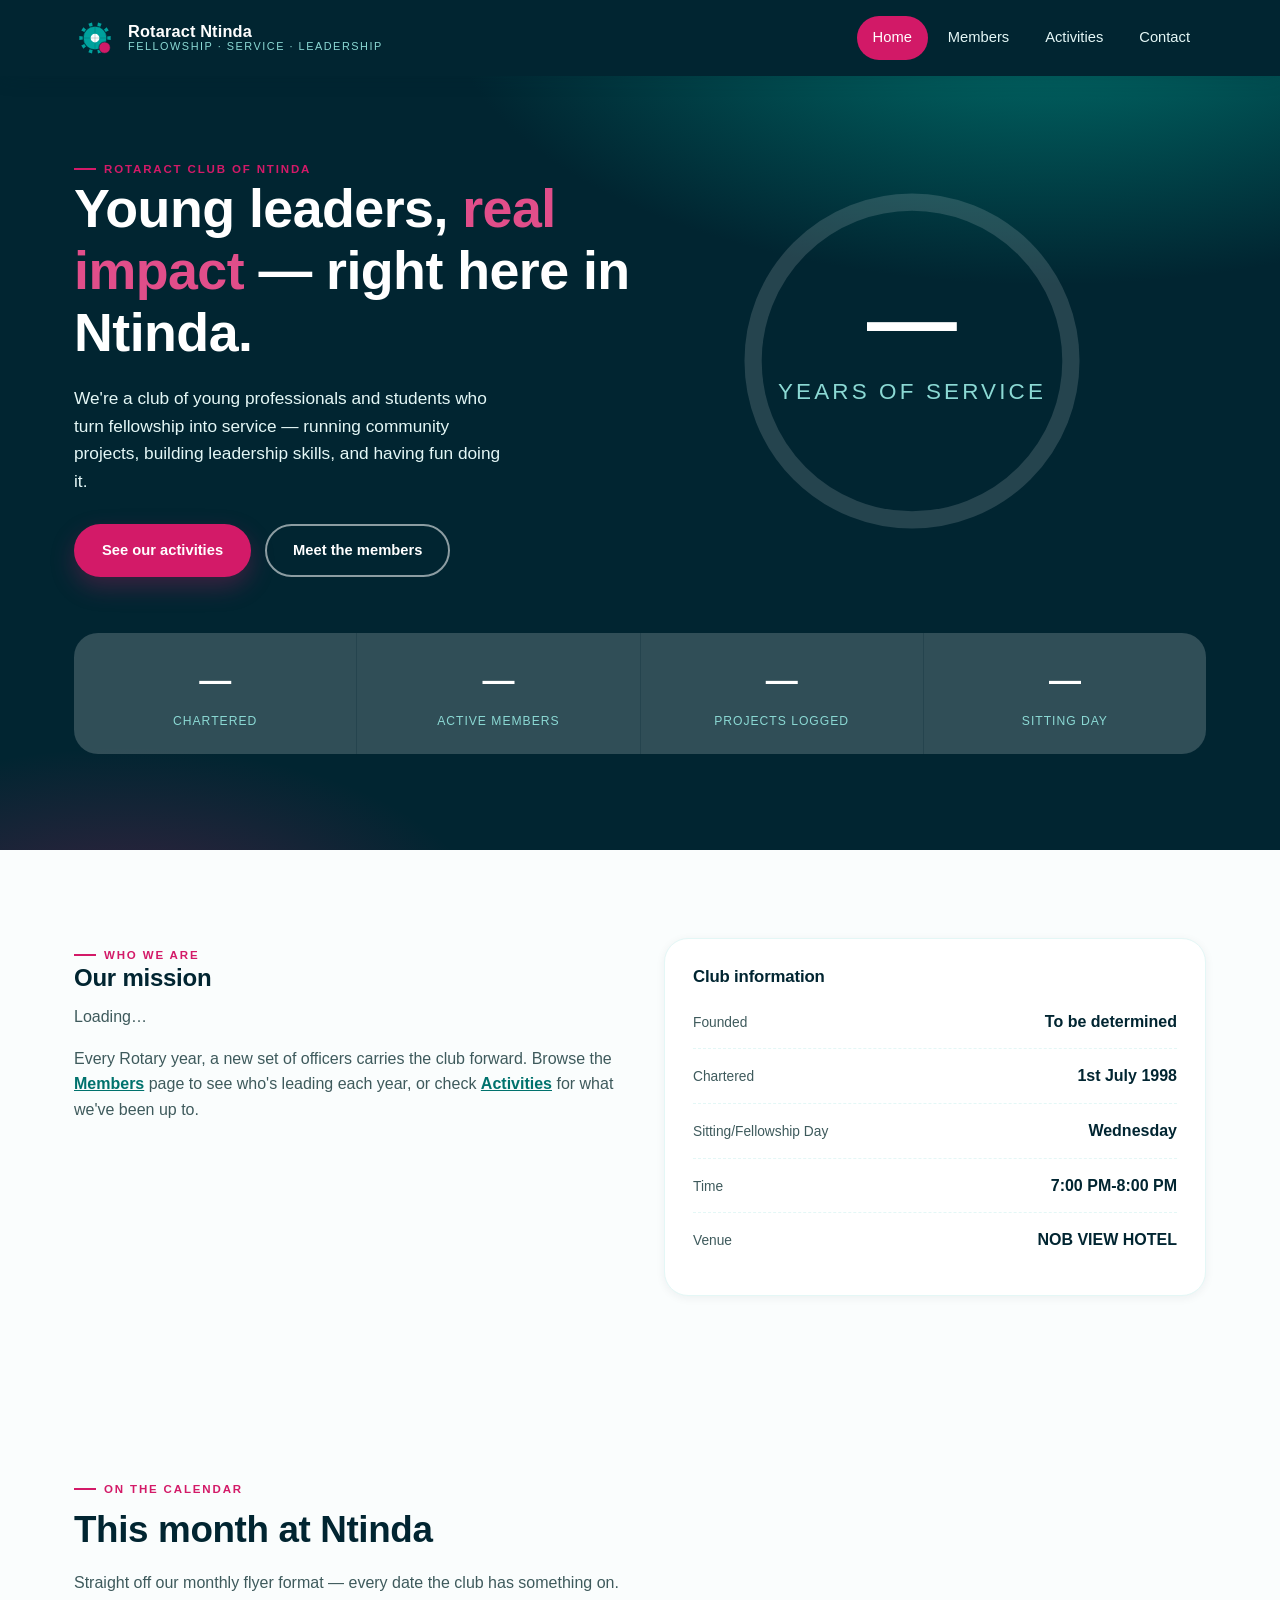
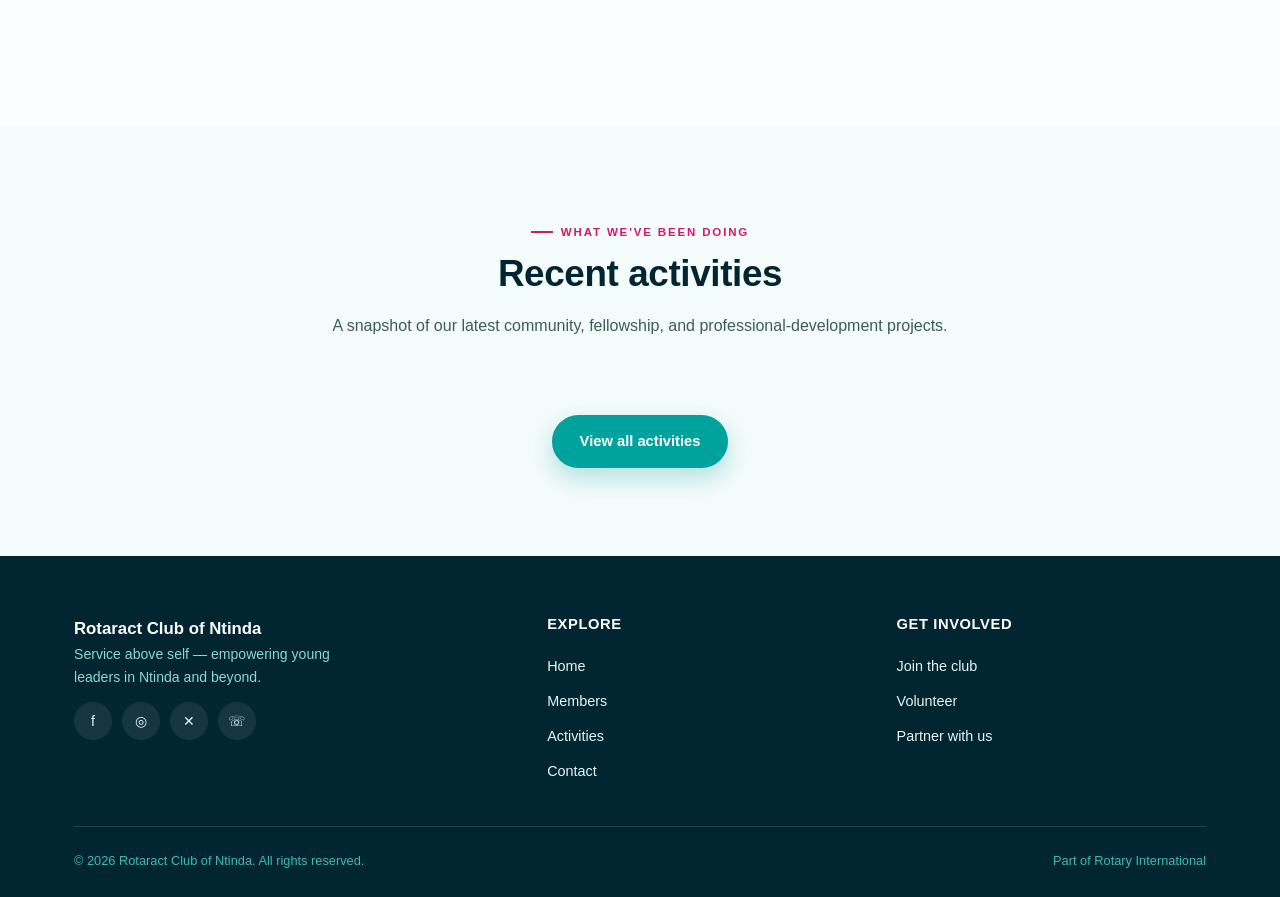
==== index.html @ 3107f6a7 "Add Rotaract website files" ====
<!DOCTYPE html>
<html lang="en">
<head>
<meta charset="UTF-8">
<meta name="viewport" content="width=device-width, initial-scale=1.0">
<meta http-equiv="refresh" content="0; url=home.html">
<title>Rotaract Club of Ntinda</title>
<meta name="description" content="Redirecting to the home page of the Rotaract Club of Ntinda website.">
<style>
  body {
    margin: 0;
    min-height: 100vh;
    display: grid;
    place-items: center;
    font-family: Inter, Arial, sans-serif;
    background: #f4fbfb;
    color: #012531;
  }
  .box {
    text-align: center;
    padding: 2rem 2.5rem;
    border-radius: 16px;
    background: white;
    box-shadow: 0 10px 35px rgba(1, 37, 49, 0.08);
  }
  a { color: #00A29D; font-weight: 600; }
</style>
</head>
<body>
  <div class="box">
    <h1>Redirecting to the home page…</h1>
    <p>If you are not redirected automatically, <a href="home.html">open the home page</a>.</p>
  </div>
</body>
</html>
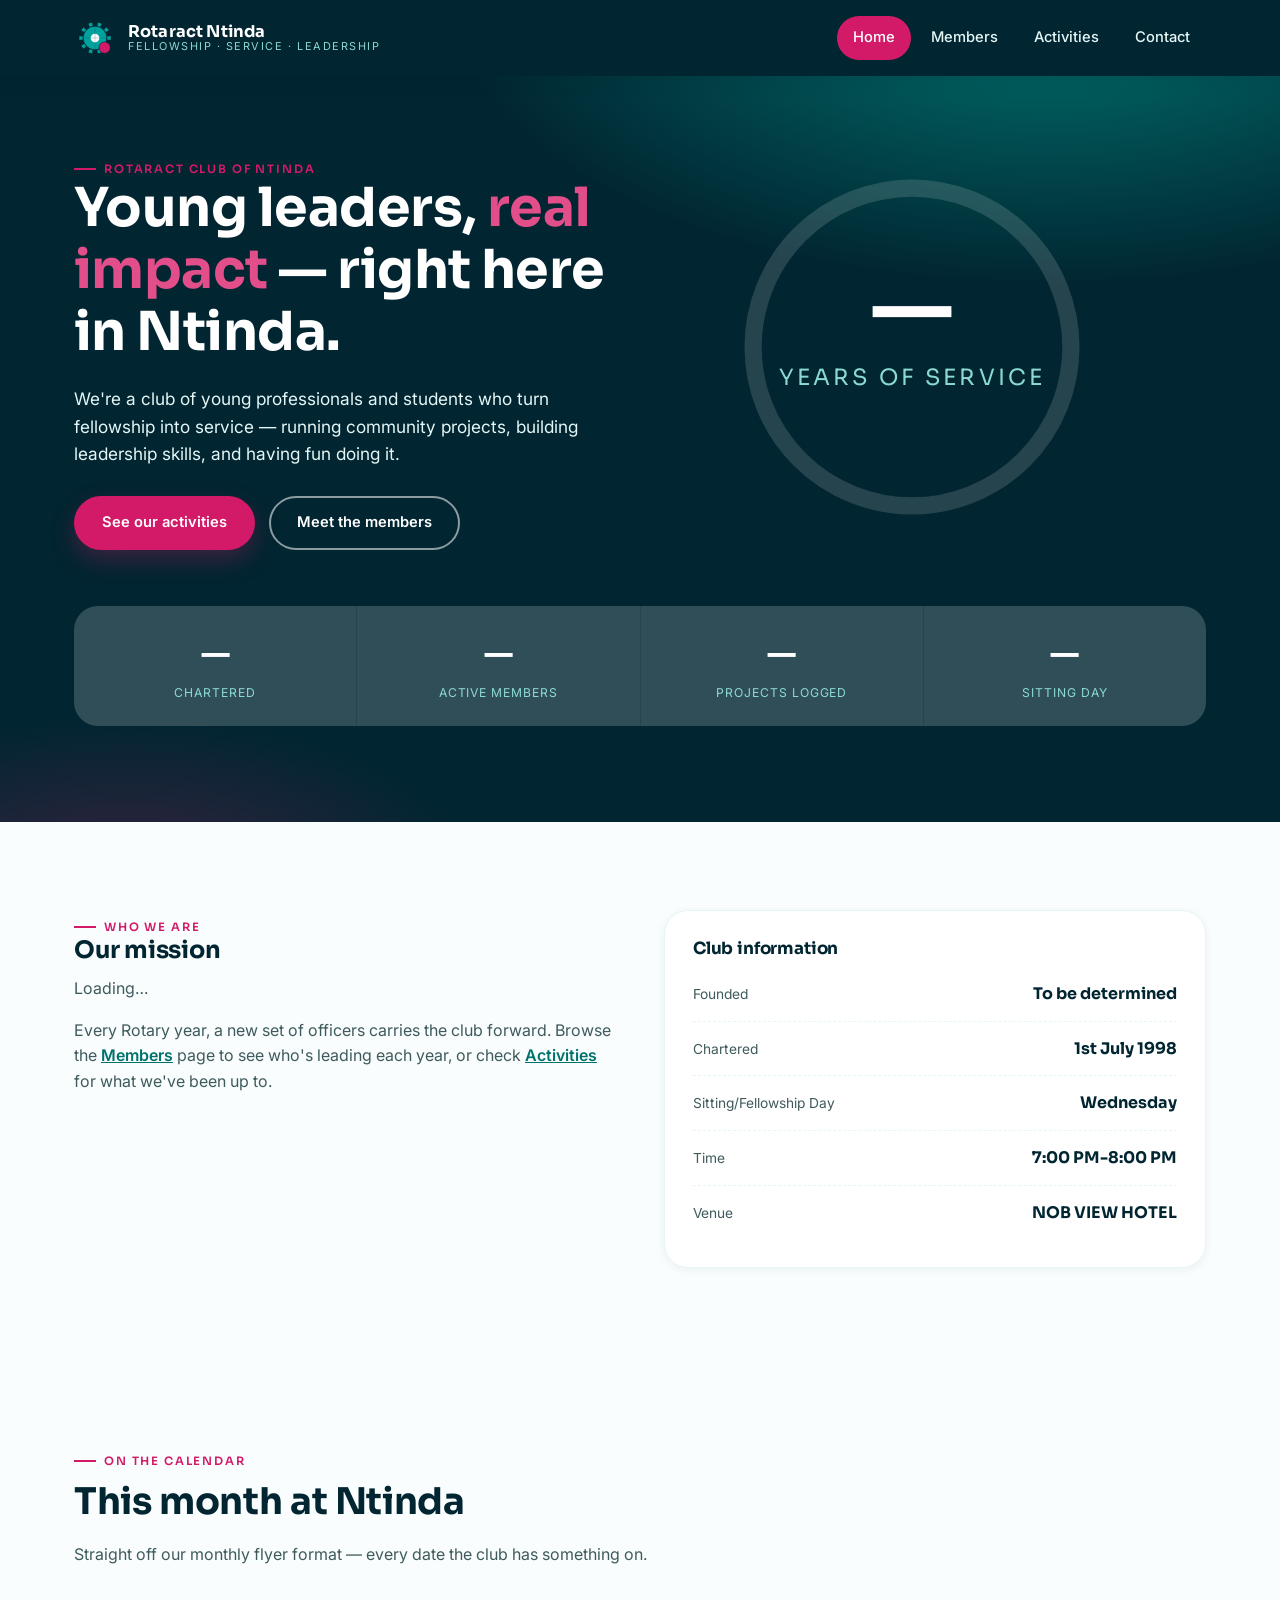
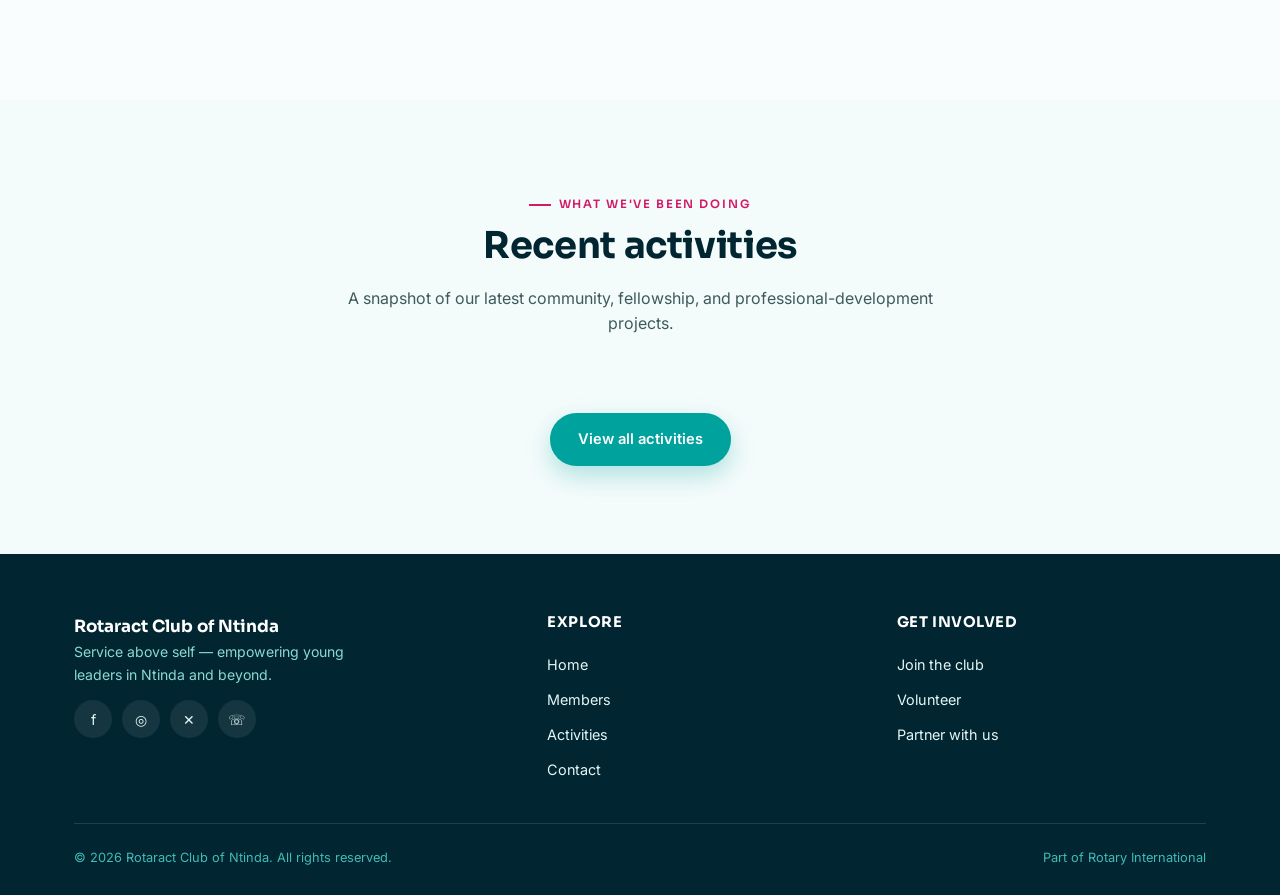
==== commit e1d79995: "Making the Home page as the root Directory" ====
--- a/index.html
+++ b/index.html
@@ -3,33 +3,210 @@
 <head>
 <meta charset="UTF-8">
 <meta name="viewport" content="width=device-width, initial-scale=1.0">
-<meta http-equiv="refresh" content="0; url=home.html">
-<title>Rotaract Club of Ntinda</title>
-<meta name="description" content="Redirecting to the home page of the Rotaract Club of Ntinda website.">
-<style>
-  body {
-    margin: 0;
-    min-height: 100vh;
-    display: grid;
-    place-items: center;
-    font-family: Inter, Arial, sans-serif;
-    background: #f4fbfb;
-    color: #012531;
-  }
-  .box {
-    text-align: center;
-    padding: 2rem 2.5rem;
-    border-radius: 16px;
-    background: white;
-    box-shadow: 0 10px 35px rgba(1, 37, 49, 0.08);
-  }
-  a { color: #00A29D; font-weight: 600; }
-</style>
+<title>Rotaract Club of Ntinda — Home</title>
+<meta name="description" content="Official website of the Rotaract Club of Ntinda — fellowship, service, and leadership.">
+<link rel="preconnect" href="https://fonts.googleapis.com">
+<link href="https://fonts.googleapis.com/css2?family=Sora:wght@500;600;700;800&family=Inter:wght@400;500;600;700&display=swap" rel="stylesheet">
+<link rel="stylesheet" href="assets/css/style.css">
 </head>
 <body>
-  <div class="box">
-    <h1>Redirecting to the home page…</h1>
-    <p>If you are not redirected automatically, <a href="home.html">open the home page</a>.</p>
-  </div>
+
+<!-- ============ HEADER ============ -->
+<header class="site-header">
+  <div class="container">
+    <a href="index.html" class="brand">
+      <svg class="brand-mark" viewBox="0 0 48 48" fill="none" xmlns="http://www.w3.org/2000/svg" aria-hidden="true">
+        <g fill="#00A29D">
+          <polygon points="37.9,22.3 41.9,21.8 41.9,26.2 37.9,25.7" />
+          <polygon points="36.2,30.8 39.7,32.7 37.2,36.3 34.2,33.5" />
+          <polygon points="29.9,36.7 31.6,40.3 27.4,41.7 26.7,37.7" />
+          <polygon points="21.3,37.7 20.6,41.7 16.4,40.3 18.1,36.7" />
+          <polygon points="13.8,33.5 10.8,36.3 8.3,32.7 11.8,30.8" />
+          <polygon points="10.1,25.7 6.1,26.2 6.1,21.8 10.1,22.3" />
+          <polygon points="11.8,17.2 8.3,15.3 10.8,11.7 13.8,14.5" />
+          <polygon points="18.1,11.3 16.4,7.7 20.6,6.3 21.3,10.3" />
+          <polygon points="26.7,10.3 27.4,6.3 31.6,7.7 29.9,11.3" />
+          <polygon points="34.2,14.5 37.2,11.7 39.7,15.3 36.2,17.2" />
+        </g>
+        <circle cx="24" cy="24" r="13.5" fill="#00A29D"/>
+        <circle cx="24" cy="24" r="13.5" fill="none" stroke="#012531" stroke-width="0.75"/>
+        <circle cx="24" cy="24" r="5" fill="#FAFDFD"/>
+        <path d="M24 10.5v27M10.5 24h27" stroke="#012531" stroke-width="0.6" opacity="0.35"/>
+        <circle cx="35" cy="35" r="6.5" fill="#D31A68" stroke="#012531" stroke-width="0.75"/>
+      </svg>
+      <span class="brand-text">
+        <strong>Rotaract Ntinda</strong>
+        <span>Fellowship · Service · Leadership</span>
+      </span>
+    </a>
+    <button class="nav-toggle" aria-label="Toggle navigation" aria-expanded="false"><span></span></button>
+    <nav class="main-nav">
+      <ul>
+        <li><a href="index.html">Home</a></li>
+        <li><a href="members.html">Members</a></li>
+        <li><a href="activities.html">Activities</a></li>
+        <li><a href="contact.html">Contact</a></li>
+      </ul>
+    </nav>
+  </div>
+</header>
+
+<!-- ============ HERO ============ -->
+<section class="hero">
+  <div class="container">
+    <div class="hero-grid">
+      <div>
+        <span class="eyebrow">Rotaract Club of Ntinda</span>
+        <h1>Young leaders, <em>real impact</em> — right here in Ntinda.</h1>
+        <p class="lede">We're a club of young professionals and students who turn fellowship into service — running community projects, building leadership skills, and having fun doing it.</p>
+        <div class="hero-cta">
+          <a href="activities.html" class="btn btn-primary">See our activities</a>
+          <a href="members.html" class="btn btn-outline">Meet the members</a>
+        </div>
+      </div>
+      <div>
+        <svg class="years-wheel" viewBox="0 0 220 220" role="img" aria-label="Years active">
+          <circle class="ring-bg" cx="110" cy="110" r="92"></circle>
+          <circle id="wheelProgress" class="ring-fg" cx="110" cy="110" r="92" stroke-dasharray="578" stroke-dashoffset="578"></circle>
+          <text x="110" y="104" text-anchor="middle" class="wheel-num" id="wheelYears">—</text>
+          <text x="110" y="132" text-anchor="middle" class="wheel-label">YEARS OF SERVICE</text>
+        </svg>
+      </div>
+    </div>
+
+    <div class="stat-strip">
+      <div class="stat-cell"><strong id="statFounded">—</strong><span>Chartered</span></div>
+      <div class="stat-cell"><strong id="statMembers">—</strong><span>Active members</span></div>
+      <div class="stat-cell"><strong id="statActivities">—</strong><span>Projects logged</span></div>
+      <div class="stat-cell"><strong id="statMeeting">—</strong><span>Sitting day</span></div>
+    </div>
+  </div>
+</section>
+
+<!-- ============ ABOUT / CLUB INFO ============ -->
+<section class="section">
+  <div class="container about-grid">
+    <div>
+      <span class="eyebrow">Who we are</span>
+      <h2>Our mission</h2>
+      <p id="missionText">Loading…</p>
+      <p>Every Rotary year, a new set of officers carries the club forward. Browse the <a href="members.html" style="color:var(--teal-700);font-weight:600;text-decoration:underline;">Members</a> page to see who's leading each year, or check <a href="activities.html" style="color:var(--teal-700);font-weight:600;text-decoration:underline;">Activities</a> for what we've been up to.</p>
+    </div>
+
+    <div class="info-card">
+      <h3>Club information
+      </h3>
+      <div class="info-row"><span class="label">Founded</span><span class="value" id="infoFounded">To be determined</span></div>
+      <div class="info-row"><span class="label">Chartered</span><span class="value" id="infoChartered">1st July 1998</span></div>
+      <div class="info-row"><span class="label">Sitting/Fellowship Day</span><span class="value" id="infoMeetingDays">Wednesday</span></div>
+      <div class="info-row"><span class="label">Time</span><span class="value" id="infoMeetingTime">7:00 PM-8:00 PM</span></div>
+      <div class="info-row"><span class="label">Venue</span><span class="value" id="infoVenue">NOB VIEW HOTEL</span></div>
+    </div>
+  </div>
+</section>
+
+<!-- ============ THIS MONTH (flyer-style ribbon schedule) ============ -->
+<section class="section" id="thisMonthSection">
+  <div class="container">
+    <div class="section-head">
+      <span class="eyebrow">On the calendar</span>
+      <h2 id="thisMonthHeading">This month at Ntinda</h2>
+      <p>Straight off our monthly flyer format — every date the club has something on.</p>
+    </div>
+    <div class="schedule-list" id="scheduleList"></div>
+  </div>
+</section>
+
+<!-- ============ ACTIVITY PREVIEW ============ -->
+<section class="section section-alt">
+  <div class="container">
+    <div class="section-head center">
+      <span class="eyebrow" style="justify-content:center;">What we've been doing</span>
+      <h2>Recent activities</h2>
+      <p>A snapshot of our latest community, fellowship, and professional-development projects.</p>
+    </div>
+    <div class="card-grid" id="previewGrid"></div>
+    <div class="text-center" style="margin-top:32px;">
+      <a href="activities.html" class="btn btn-teal">View all activities</a>
+    </div>
+  </div>
+</section>
+
+<!-- ============ EDIT INFO MODAL ============ -->
+<div class="modal-overlay" id="editInfoModal">
+  <div class="modal">
+    <div class="modal-head">
+      <h3 class="mt-0">Edit club information</h3>
+      <button class="modal-close" data-close-modal aria-label="Close">✕</button>
+    </div>
+    <form id="infoForm">
+      <div class="field-group">
+        <label for="fFounded">Date founded / chartered</label>
+        <input class="field" type="date" id="fFounded" required>
+      </div>
+      <div class="field-group">
+        <label for="fDays">Sitting days (e.g. "Every 2nd &amp; 4th Saturday")</label>
+        <input class="field" type="text" id="fDays" required>
+      </div>
+      <div class="field-row">
+        <div class="field-group">
+          <label for="fTime">Meeting time</label>
+          <input class="field" type="text" id="fTime" placeholder="3:00 PM">
+        </div>
+        <div class="field-group">
+          <label for="fVenue">Venue</label>
+          <input class="field" type="text" id="fVenue" placeholder="Ntinda, Kampala">
+        </div>
+      </div>
+      <div class="field-group">
+        <label for="fMission">Mission statement</label>
+        <textarea class="field" id="fMission" rows="4"></textarea>
+      </div>
+      <div class="modal-actions">
+        <button type="submit" class="btn btn-primary">Save changes</button>
+        <button type="button" class="btn btn-ghost" data-close-modal>Cancel</button>
+      </div>
+    </form>
+  </div>
+</div>
+
+<!-- ============ FOOTER ============ -->
+<footer class="site-footer">
+  <div class="container">
+    <div class="footer-grid">
+      <div class="footer-brand">
+        <strong style="color:var(--white);font-family:var(--font-display);font-size:1.05rem;">Rotaract Club of Ntinda</strong>
+        <p>Service above self — empowering young leaders in Ntinda and beyond.</p>
+        <div class="social-row">
+          <a href="#" aria-label="Facebook" title="Facebook">f</a>
+          <a href="#" aria-label="Instagram" title="Instagram">◎</a>
+          <a href="#" aria-label="X / Twitter" title="X / Twitter">✕</a>
+          <a href="#" aria-label="WhatsApp" title="WhatsApp">☏</a>
+        </div>
+      </div>
+      <div>
+        <h4>Explore</h4>
+        <a href="index.html">Home</a>
+        <a href="members.html">Members</a>
+        <a href="activities.html">Activities</a>
+        <a href="contact.html">Contact</a>
+      </div>
+      <div>
+        <h4>Get involved</h4>
+        <a href="contact.html">Join the club</a>
+        <a href="activities.html">Volunteer</a>
+        <a href="contact.html">Partner with us</a>
+      </div>
+    </div>
+    <div class="footer-bottom">
+      <span>© <span data-year></span> Rotaract Club of Ntinda. All rights reserved.</span>
+      <span>Part of Rotary International</span>
+    </div>
+  </div>
+</footer>
+
+<script src="assets/js/core/data.js"></script>
+<script src="assets/js/core/main.js"></script>
+<script src="assets/js/pages/home.js"></script>
 </body>
 </html>
--- a/assets/css/style.css
+++ b/assets/css/style.css
@@ -0,0 +1,624 @@
+/* ============================================================
+   Rotaract Club of Ntinda — Design System
+   Primary: Teal  |  Accent: Pink  |  Secondary: White
+   ============================================================ */
+
+:root{
+  /* --- Brand colors (sampled from club flier) --- */
+  --teal-900:#012A2A;
+  --teal-800:#014B48;
+  --teal-700:#00726D;
+  --teal-600:#00958F;
+  --teal:#00A29D;          /* primary */
+  --teal-500:#00A29D;
+  --teal-400:#3FBCB6;
+  --teal-300:#8BD9D4;
+  --teal-100:#E4F7F6;
+  --teal-50:#F4FBFB;
+
+  --pink-700:#8F0F49;
+  --pink-600:#A8134F;
+  --pink:#D31A68;          /* accent — clicks, buttons, highlights */
+  --pink-400:#E14E8A;
+  --pink-100:#FBE3ED;
+
+  --navy:#012531;          /* deep support tone for text/footer */
+  --ink:#0C2229;
+  --ink-soft:#3E5A5C;
+  --white:#FFFFFF;          /* secondary */
+  --paper:#FAFDFD;
+
+  /* --- Type --- */
+  --font-display:'Sora', 'Segoe UI', sans-serif;
+  --font-body:'Inter', 'Segoe UI', sans-serif;
+
+  /* --- Layout --- */
+  --radius-sm:8px;
+  --radius-md:14px;
+  --radius-lg:24px;
+  --shadow-sm:0 2px 10px rgba(1,37,49,0.06);
+  --shadow-md:0 10px 30px rgba(1,37,49,0.10);
+  --shadow-pink:0 10px 24px rgba(211,26,104,0.28);
+  --max-width:1180px;
+  --header-h:76px;
+}
+
+*,*::before,*::after{box-sizing:border-box;}
+html{scroll-behavior:smooth;}
+body{
+  margin:0;
+  font-family:var(--font-body);
+  color:var(--ink);
+  background:var(--paper);
+  -webkit-font-smoothing:antialiased;
+  line-height:1.6;
+}
+h1,h2,h3,h4{
+  font-family:var(--font-display);
+  color:var(--navy);
+  line-height:1.15;
+  margin:0 0 .5em;
+  letter-spacing:-0.01em;
+}
+p{margin:0 0 1em;color:var(--ink-soft);}
+a{color:inherit;text-decoration:none;}
+img{max-width:100%;display:block;}
+ul{list-style:none;margin:0;padding:0;}
+button{font-family:inherit;cursor:pointer;}
+
+.container{
+  max-width:var(--max-width);
+  margin:0 auto;
+  padding:0 24px;
+}
+
+/* Focus visibility (accessibility) */
+a:focus-visible,button:focus-visible,input:focus-visible,select:focus-visible,textarea:focus-visible{
+  outline:3px solid var(--pink);
+  outline-offset:2px;
+}
+
+/* Reduced motion respect */
+@media (prefers-reduced-motion: reduce){
+  *{animation-duration:0.01ms !important;animation-iteration-count:1 !important;transition-duration:0.01ms !important;scroll-behavior:auto !important;}
+}
+
+/* ============================================================
+   Eyebrow / labels / dividers
+   ============================================================ */
+.eyebrow{
+  display:inline-flex;
+  align-items:center;
+  gap:8px;
+  font-family:var(--font-display);
+  font-size:.72rem;
+  font-weight:600;
+  letter-spacing:.16em;
+  text-transform:uppercase;
+  color:var(--pink);
+}
+.eyebrow::before{
+  content:'';
+  width:22px;height:2px;
+  background:var(--pink);
+  display:inline-block;
+}
+
+/* ============================================================
+   Header / Navigation
+   ============================================================ */
+.site-header{
+  position:sticky;top:0;z-index:100;
+  height:var(--header-h);
+  display:flex;align-items:center;
+  background:var(--navy);
+  box-shadow:0 2px 18px rgba(1,37,49,0.18);
+}
+.site-header .container{
+  display:flex;align-items:center;justify-content:space-between;
+  width:100%;
+}
+.brand{
+  display:flex;align-items:center;gap:12px;
+  color:var(--white);
+}
+.brand-mark{width:42px;height:42px;flex-shrink:0;}
+.brand-text{display:flex;flex-direction:column;line-height:1.1;}
+.brand-text strong{
+  font-family:var(--font-display);
+  font-size:1.02rem;
+  letter-spacing:.01em;
+}
+.brand-text span{
+  font-size:.68rem;
+  letter-spacing:.14em;
+  text-transform:uppercase;
+  color:var(--teal-300);
+}
+.main-nav ul{display:flex;gap:4px;align-items:center;}
+.main-nav a{
+  display:inline-block;
+  padding:10px 16px;
+  font-size:.92rem;
+  font-weight:500;
+  color:var(--teal-100);
+  border-radius:999px;
+  transition:background .18s ease,color .18s ease;
+}
+.main-nav a:hover{background:rgba(255,255,255,0.08);color:var(--white);}
+.main-nav a.active{background:var(--pink);color:var(--white);}
+.nav-toggle{
+  display:none;
+  background:none;border:0;
+  width:44px;height:44px;
+  position:relative;
+}
+.nav-toggle span,.nav-toggle span::before,.nav-toggle span::after{
+  content:'';position:absolute;left:11px;right:11px;height:2px;background:var(--white);transition:.2s;
+}
+.nav-toggle span{top:21px;}
+.nav-toggle span::before{top:-8px;}
+.nav-toggle span::after{top:8px;}
+.nav-toggle[aria-expanded="true"] span{background:transparent;}
+.nav-toggle[aria-expanded="true"] span::before{transform:rotate(45deg);top:0;}
+.nav-toggle[aria-expanded="true"] span::after{transform:rotate(-45deg);top:0;}
+
+@media (max-width:860px){
+  .nav-toggle{display:block;}
+  .main-nav{
+    position:absolute;top:var(--header-h);left:0;right:0;
+    background:var(--navy);
+    max-height:0;overflow:hidden;
+    transition:max-height .28s ease;
+  }
+  .main-nav.open{max-height:420px;}
+  .main-nav ul{flex-direction:column;align-items:stretch;padding:8px 20px 20px;gap:2px;}
+  .main-nav a{padding:12px 14px;}
+}
+
+/* ============================================================
+   Buttons
+   ============================================================ */
+.btn{
+  display:inline-flex;align-items:center;justify-content:center;gap:8px;
+  padding:13px 26px;
+  border-radius:999px;
+  font-weight:600;font-size:.92rem;
+  border:2px solid transparent;
+  transition:transform .16s ease,box-shadow .16s ease,background .16s ease,color .16s ease;
+  white-space:nowrap;
+}
+.btn:active{transform:translateY(1px) scale(.98);}
+.btn-primary{
+  background:var(--pink);
+  color:var(--white);
+  box-shadow:var(--shadow-pink);
+}
+.btn-primary:hover{background:var(--pink-600);}
+.btn-outline{
+  background:transparent;
+  border-color:rgba(255,255,255,0.55);
+  color:var(--white);
+}
+.btn-outline:hover{background:rgba(255,255,255,0.12);}
+.btn-teal{
+  background:var(--teal);
+  color:var(--white);
+  box-shadow:0 10px 24px rgba(0,162,157,0.28);
+}
+.btn-teal:hover{background:var(--teal-700);}
+.btn-ghost{
+  background:var(--teal-100);
+  color:var(--teal-800);
+}
+.btn-ghost:hover{background:var(--teal-300);}
+.btn-sm{padding:8px 16px;font-size:.82rem;}
+.btn-danger{background:var(--pink-100);color:var(--pink-700);}
+.btn-danger:hover{background:var(--pink-400);color:var(--white);}
+.btn-icon{
+  width:38px;height:38px;padding:0;border-radius:50%;
+  background:var(--teal-100);color:var(--teal-800);
+}
+.btn-icon:hover{background:var(--teal-300);}
+
+/* ============================================================
+   Hero
+   ============================================================ */
+.hero{
+  position:relative;
+  background:radial-gradient(1100px 520px at 82% -10%, var(--teal-700) 0%, var(--navy) 55%);
+  color:var(--white);
+  overflow:hidden;
+  padding:76px 0 96px;
+}
+.hero::after{
+  content:'';
+  position:absolute;inset:0;
+  background:
+    radial-gradient(600px 300px at 10% 110%, rgba(211,26,104,0.28), transparent 60%);
+  pointer-events:none;
+}
+.hero-grid{
+  position:relative;z-index:1;
+  display:grid;
+  grid-template-columns:1.1fr .9fr;
+  gap:56px;
+  align-items:center;
+}
+.hero h1{
+  color:var(--white);
+  font-size:clamp(2.2rem,4.2vw,3.4rem);
+  margin-bottom:.4em;
+}
+.hero h1 em{
+  font-style:normal;
+  color:var(--pink-400);
+}
+.hero p.lede{
+  color:var(--teal-100);
+  font-size:1.08rem;
+  max-width:46ch;
+}
+.hero-cta{display:flex;gap:14px;margin-top:28px;flex-wrap:wrap;}
+
+/* Years wheel — signature graphic */
+.years-wheel{width:100%;max-width:380px;margin:0 auto;}
+.years-wheel .ring-bg{fill:none;stroke:rgba(255,255,255,0.14);stroke-width:10;}
+.years-wheel .ring-fg{
+  fill:none;stroke:var(--pink);stroke-width:10;stroke-linecap:round;
+  transform-origin:center;transform:rotate(-90deg);
+}
+.years-wheel text{fill:var(--white);font-family:var(--font-display);}
+.years-wheel .wheel-num{font-size:52px;font-weight:700;}
+.years-wheel .wheel-label{font-size:13px;letter-spacing:.14em;fill:var(--teal-200,#8BD9D4);}
+
+/* Stat strip */
+.stat-strip{
+  position:relative;z-index:1;
+  margin-top:56px;
+  display:grid;
+  grid-template-columns:repeat(4,1fr);
+  gap:1px;
+  background:rgba(255,255,255,0.14);
+  border-radius:var(--radius-lg);
+  overflow:hidden;
+}
+.stat-cell{
+  background:rgba(255,255,255,0.05);
+  padding:22px 20px;
+  text-align:center;
+}
+.stat-cell strong{
+  display:block;font-family:var(--font-display);
+  font-size:2rem;color:var(--white);
+}
+.stat-cell span{
+  font-size:.76rem;letter-spacing:.08em;text-transform:uppercase;
+  color:var(--teal-300);
+}
+
+@media (max-width:860px){
+  .hero-grid{grid-template-columns:1fr;text-align:center;}
+  .hero p.lede{margin-inline:auto;}
+  .hero-cta{justify-content:center;}
+  .stat-strip{grid-template-columns:repeat(2,1fr);}
+}
+
+/* ============================================================
+   Sections
+   ============================================================ */
+.section{padding:88px 0;}
+.section-alt{background:var(--teal-50);}
+.section-head{
+  max-width:640px;
+  margin:0 0 44px;
+}
+.section-head.center{margin-inline:auto;text-align:center;}
+.section-head h2{font-size:clamp(1.7rem,3vw,2.3rem);margin-top:.3em;}
+
+/* About / info cards */
+.about-grid{
+  display:grid;grid-template-columns:1fr 1fr;gap:48px;align-items:start;
+}
+.info-card{
+  background:var(--white);
+  border:1px solid var(--teal-100);
+  border-radius:var(--radius-lg);
+  padding:28px;
+  box-shadow:var(--shadow-sm);
+  position:relative;
+}
+.info-card h3{
+  display:flex;align-items:center;justify-content:space-between;
+  font-size:1.05rem;
+}
+.info-row{
+  display:flex;justify-content:space-between;align-items:baseline;
+  padding:14px 0;border-top:1px dashed var(--teal-100);
+  gap:16px;
+}
+.info-row:first-of-type{border-top:none;}
+.info-row .label{color:var(--ink-soft);font-size:.86rem;}
+.info-row .value{font-weight:700;color:var(--navy);text-align:right;font-family:var(--font-display);}
+.edit-note{font-size:.76rem;color:var(--teal-700);margin-top:10px;}
+
+@media (max-width:860px){.about-grid{grid-template-columns:1fr;}}
+
+/* ============================================================
+   Cards (activities & members share the same grid rhythm)
+   ============================================================ */
+.card-grid{
+  display:grid;
+  grid-template-columns:repeat(auto-fill,minmax(270px,1fr));
+  gap:24px;
+}
+.card{
+  background:var(--white);
+  border-radius:var(--radius-md);
+  border:1px solid var(--teal-100);
+  overflow:hidden;
+  box-shadow:var(--shadow-sm);
+  transition:transform .18s ease,box-shadow .18s ease;
+  display:flex;flex-direction:column;
+}
+.card:hover{transform:translateY(-4px);box-shadow:var(--shadow-md);}
+.card-media{
+  height:150px;width:100%;
+  background:linear-gradient(135deg,var(--teal-400),var(--teal-700));
+  display:flex;align-items:center;justify-content:center;
+  color:var(--white);font-family:var(--font-display);font-size:.78rem;letter-spacing:.1em;text-transform:uppercase;
+  position:relative;
+}
+.card-media img{width:100%;height:100%;object-fit:cover;position:absolute;inset:0;}
+.card-tag{
+  position:absolute;top:12px;left:12px;
+  background:var(--pink);color:var(--white);
+  font-size:.68rem;font-weight:700;letter-spacing:.06em;text-transform:uppercase;
+  padding:5px 11px;border-radius:999px;z-index:1;
+}
+.card-body{padding:18px 20px 20px;flex:1;display:flex;flex-direction:column;}
+.card-body h4{font-size:1.02rem;margin-bottom:.3em;}
+.card-date{font-size:.78rem;color:var(--pink-600);font-weight:700;letter-spacing:.04em;margin-bottom:8px;}
+.card-body p{font-size:.9rem;flex:1;}
+.card-actions{display:flex;gap:8px;margin-top:12px;}
+
+/* Member card variant */
+.member-card .card-media{
+  height:130px;
+  background:linear-gradient(135deg,var(--pink-400),var(--pink-700));
+}
+.member-avatar{
+  width:74px;height:74px;border-radius:50%;
+  background:var(--teal-100);color:var(--teal-800);
+  display:flex;align-items:center;justify-content:center;
+  font-family:var(--font-display);font-weight:700;font-size:1.3rem;
+  border:4px solid var(--white);
+  margin:-46px auto 0;
+  box-shadow:var(--shadow-sm);
+  position:relative;z-index:1;
+  overflow:hidden;
+}
+.member-avatar img{width:100%;height:100%;object-fit:cover;}
+.member-card .card-body{text-align:center;align-items:center;}
+.member-role{
+  display:inline-block;
+  background:var(--teal-100);color:var(--teal-800);
+  font-size:.72rem;font-weight:700;letter-spacing:.04em;text-transform:uppercase;
+  padding:4px 12px;border-radius:999px;margin-bottom:8px;
+}
+
+/* Empty state */
+.empty-state{
+  text-align:center;
+  padding:60px 24px;
+  border:2px dashed var(--teal-300);
+  border-radius:var(--radius-lg);
+  background:var(--teal-50);
+  grid-column:1/-1;
+}
+.empty-state h4{color:var(--teal-800);}
+.empty-state p{max-width:40ch;margin-inline:auto;}
+
+/* ============================================================
+   Toolbar (year selector / filters / add button)
+   ============================================================ */
+.toolbar{
+  display:flex;flex-wrap:wrap;gap:16px;
+  align-items:center;justify-content:space-between;
+  margin-bottom:36px;
+}
+.toolbar-controls{display:flex;flex-wrap:wrap;gap:12px;align-items:center;}
+.select-wrap{position:relative;}
+select.field{
+  appearance:none;
+  padding:12px 40px 12px 16px;
+  border-radius:999px;
+  border:2px solid var(--teal-100);
+  background:var(--white);
+  font-family:var(--font-display);
+  font-weight:600;
+  color:var(--navy);
+  font-size:.92rem;
+}
+.select-wrap::after{
+  content:'▾';
+  position:absolute;right:16px;top:50%;transform:translateY(-50%);
+  color:var(--teal-700);pointer-events:none;
+}
+.chip-filters{display:flex;gap:8px;flex-wrap:wrap;}
+.chip{
+  padding:8px 16px;border-radius:999px;
+  border:2px solid var(--teal-100);
+  background:var(--white);
+  font-size:.82rem;font-weight:600;color:var(--ink-soft);
+  transition:.16s;
+}
+.chip.active,.chip:hover{background:var(--teal);border-color:var(--teal);color:var(--white);}
+
+/* ============================================================
+   Forms & Modal
+   ============================================================ */
+.field-group{margin-bottom:18px;}
+.field-group label{
+  display:block;font-size:.82rem;font-weight:700;
+  color:var(--navy);margin-bottom:6px;
+}
+.field{
+  width:100%;
+  padding:12px 14px;
+  border-radius:var(--radius-sm);
+  border:2px solid var(--teal-100);
+  font-family:inherit;font-size:.94rem;
+  background:var(--white);color:var(--ink);
+  transition:border-color .15s;
+}
+.field:focus{border-color:var(--teal);outline:none;}
+textarea.field{resize:vertical;min-height:90px;}
+.field-row{display:grid;grid-template-columns:1fr 1fr;gap:16px;}
+@media (max-width:560px){.field-row{grid-template-columns:1fr;}}
+
+.modal-overlay{
+  position:fixed;inset:0;z-index:200;
+  background:rgba(1,37,49,0.55);
+  display:none;align-items:center;justify-content:center;
+  padding:20px;
+  backdrop-filter:blur(2px);
+}
+.modal-overlay.open{display:flex;}
+.modal{
+  background:var(--white);
+  border-radius:var(--radius-lg);
+  width:100%;max-width:480px;
+  max-height:90vh;overflow-y:auto;
+  padding:30px;
+  box-shadow:var(--shadow-md);
+  animation:modalIn .2s ease;
+}
+@keyframes modalIn{from{opacity:0;transform:translateY(12px) scale(.98);}to{opacity:1;transform:none;}}
+.modal-head{
+  display:flex;justify-content:space-between;align-items:flex-start;
+  margin-bottom:20px;
+}
+.modal-close{
+  background:var(--teal-100);border:0;width:34px;height:34px;border-radius:50%;
+  font-size:1rem;color:var(--teal-800);flex-shrink:0;
+}
+.modal-close:hover{background:var(--teal-300);}
+.modal-actions{display:flex;gap:10px;margin-top:6px;}
+
+/* ============================================================
+   Footer
+   ============================================================ */
+.site-footer{
+  background:var(--navy);
+  color:var(--teal-100);
+  padding:60px 0 26px;
+}
+.footer-grid{
+  display:grid;
+  grid-template-columns:1.4fr 1fr 1fr;
+  gap:40px;
+  padding-bottom:36px;
+  border-bottom:1px solid rgba(255,255,255,0.12);
+}
+.footer-grid h4{color:var(--white);font-size:.92rem;letter-spacing:.04em;text-transform:uppercase;margin-bottom:16px;}
+.footer-grid a{
+  display:block;padding:6px 0;color:var(--teal-100);font-size:.9rem;
+  transition:color .15s;
+}
+.footer-grid a:hover{color:var(--pink-400);}
+.footer-brand p{color:var(--teal-300);font-size:.88rem;max-width:34ch;}
+.social-row{display:flex;gap:10px;margin-top:14px;}
+.social-row a{
+  width:38px;height:38px;border-radius:50%;
+  background:rgba(255,255,255,0.08);
+  display:flex;align-items:center;justify-content:center;
+  padding:0;
+}
+.social-row a:hover{background:var(--pink);}
+.footer-bottom{
+  padding-top:24px;
+  display:flex;justify-content:space-between;flex-wrap:wrap;gap:10px;
+  font-size:.8rem;color:var(--teal-400,#5fb9b3);
+}
+@media (max-width:760px){.footer-grid{grid-template-columns:1fr;}}
+
+/* ============================================================
+   Page header (inner pages)
+   ============================================================ */
+.page-header{
+  background:linear-gradient(120deg,var(--teal-800),var(--navy));
+  color:var(--white);
+  padding:56px 0 46px;
+}
+.page-header h1{color:var(--white);font-size:clamp(1.9rem,3.4vw,2.6rem);}
+.page-header p{color:var(--teal-100);max-width:56ch;}
+
+/* Toast */
+.toast{
+  position:fixed;bottom:24px;right:24px;z-index:300;
+  background:var(--navy);color:var(--white);
+  padding:14px 20px;border-radius:var(--radius-sm);
+  box-shadow:var(--shadow-md);
+  font-size:.88rem;font-weight:600;
+  display:flex;align-items:center;gap:10px;
+  transform:translateY(120%);opacity:0;
+  transition:transform .25s ease,opacity .25s ease;
+}
+.toast::before{content:'●';color:var(--pink);}
+.toast.show{transform:translateY(0);opacity:1;}
+
+/* ============================================================
+   Schedule ribbon rows — lifted from the club's flyer format
+   (pink ribbon date tag + light bar), used for "this month" lists
+   ============================================================ */
+.schedule-list{display:flex;flex-direction:column;gap:14px;}
+.schedule-row{
+  display:flex;align-items:stretch;
+  min-height:64px;
+  border-radius:6px;
+  overflow:visible;
+  box-shadow:var(--shadow-sm);
+}
+.ribbon-date{
+  position:relative;
+  flex:0 0 78px;
+  background:var(--pink);
+  color:var(--white);
+  display:flex;flex-direction:column;align-items:center;justify-content:center;
+  font-family:var(--font-display);
+  font-weight:800;
+  line-height:1;
+  padding:6px 4px 14px;
+  clip-path:polygon(0 0,100% 0,100% 100%,50% 82%,0 100%);
+}
+.ribbon-date .day-num{font-size:1.5rem;}
+.ribbon-date .day-suffix{font-size:.62rem;align-self:flex-start;margin-left:-2px;vertical-align:super;}
+.ribbon-date .day-wrap{display:flex;align-items:flex-start;gap:1px;}
+.schedule-bar{
+  flex:1;
+  background:linear-gradient(180deg,#F2F5F5,#E7ECEC);
+  display:flex;align-items:center;
+  padding:0 20px;
+  border-radius:0 6px 6px 0;
+}
+.schedule-bar strong{
+  font-family:var(--font-display);
+  color:var(--navy);
+  font-size:1rem;
+  font-weight:700;
+}
+.schedule-bar .schedule-cat{
+  display:block;
+  font-family:var(--font-body);
+  font-weight:600;
+  font-size:.72rem;
+  letter-spacing:.06em;
+  text-transform:uppercase;
+  color:var(--pink-600);
+  margin-top:2px;
+}
+
+/* Utility */
+.mt-0{margin-top:0;}
+.text-center{text-align:center;}
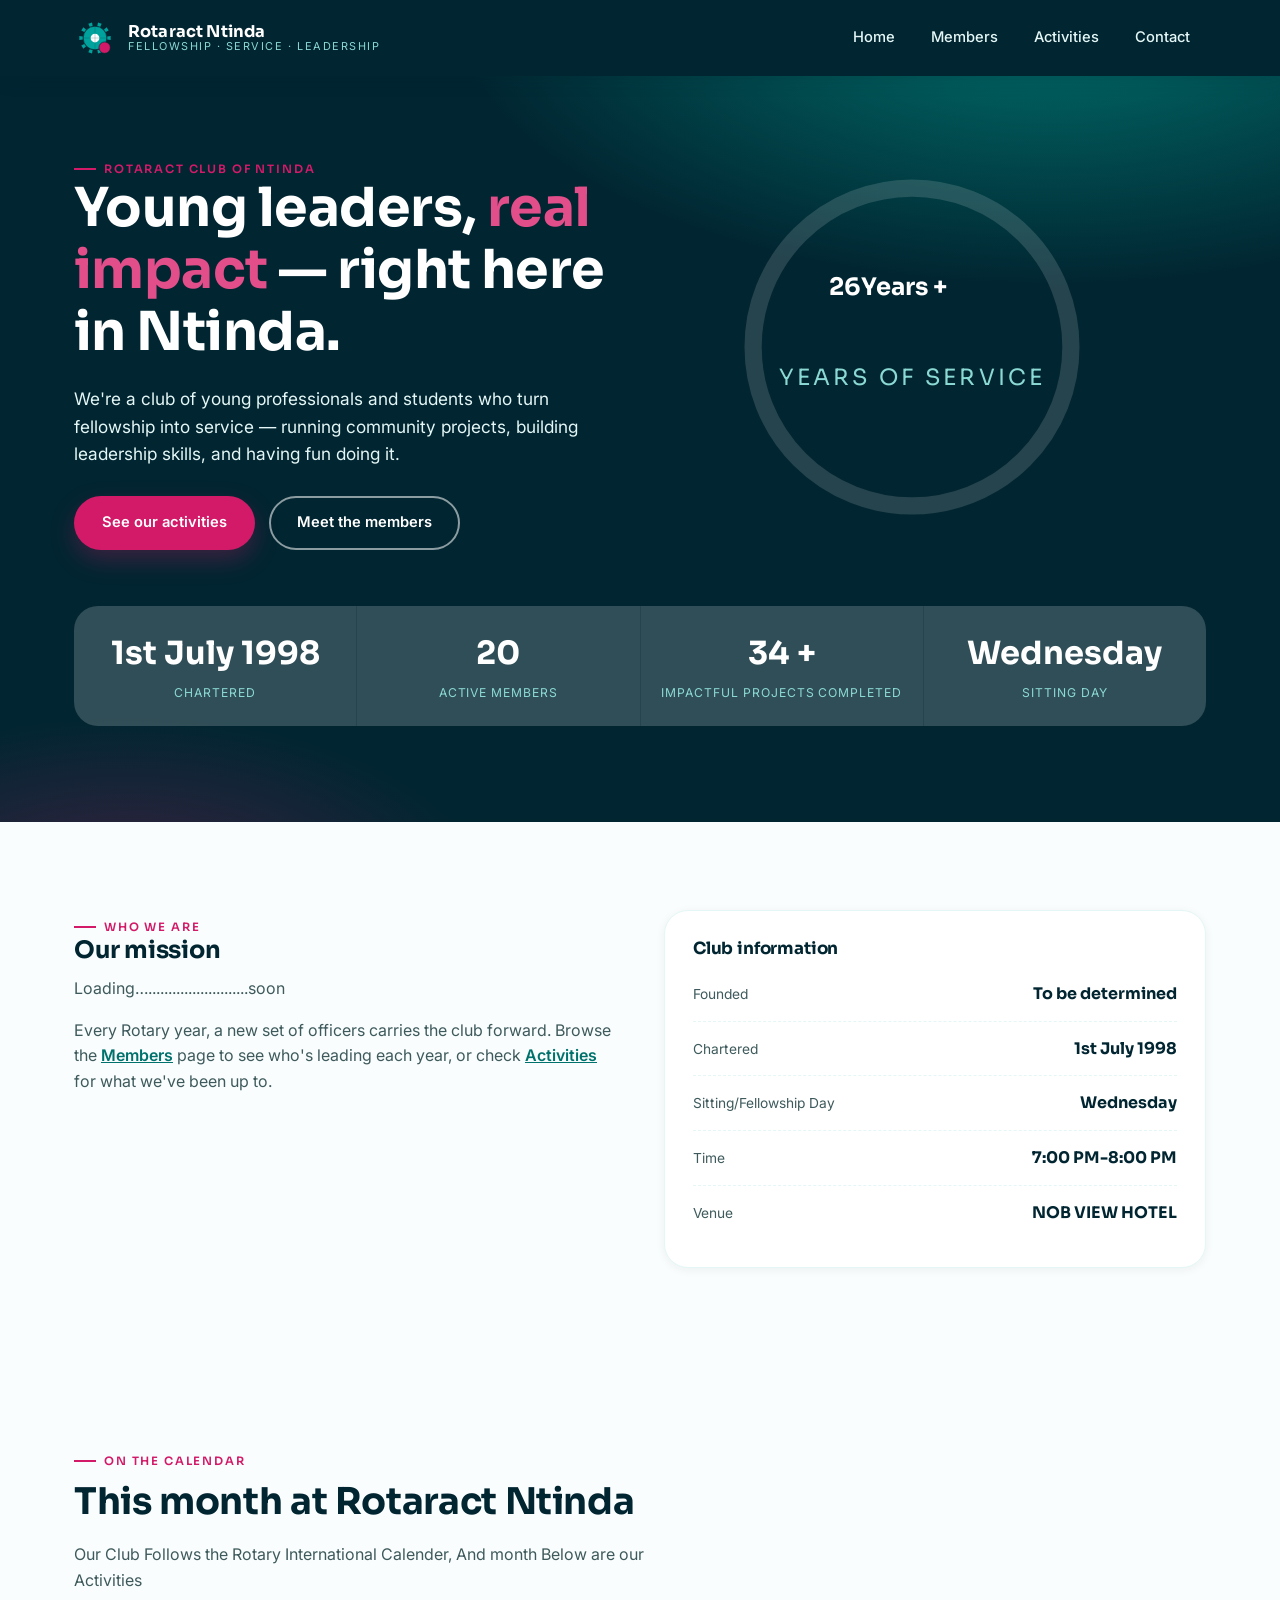
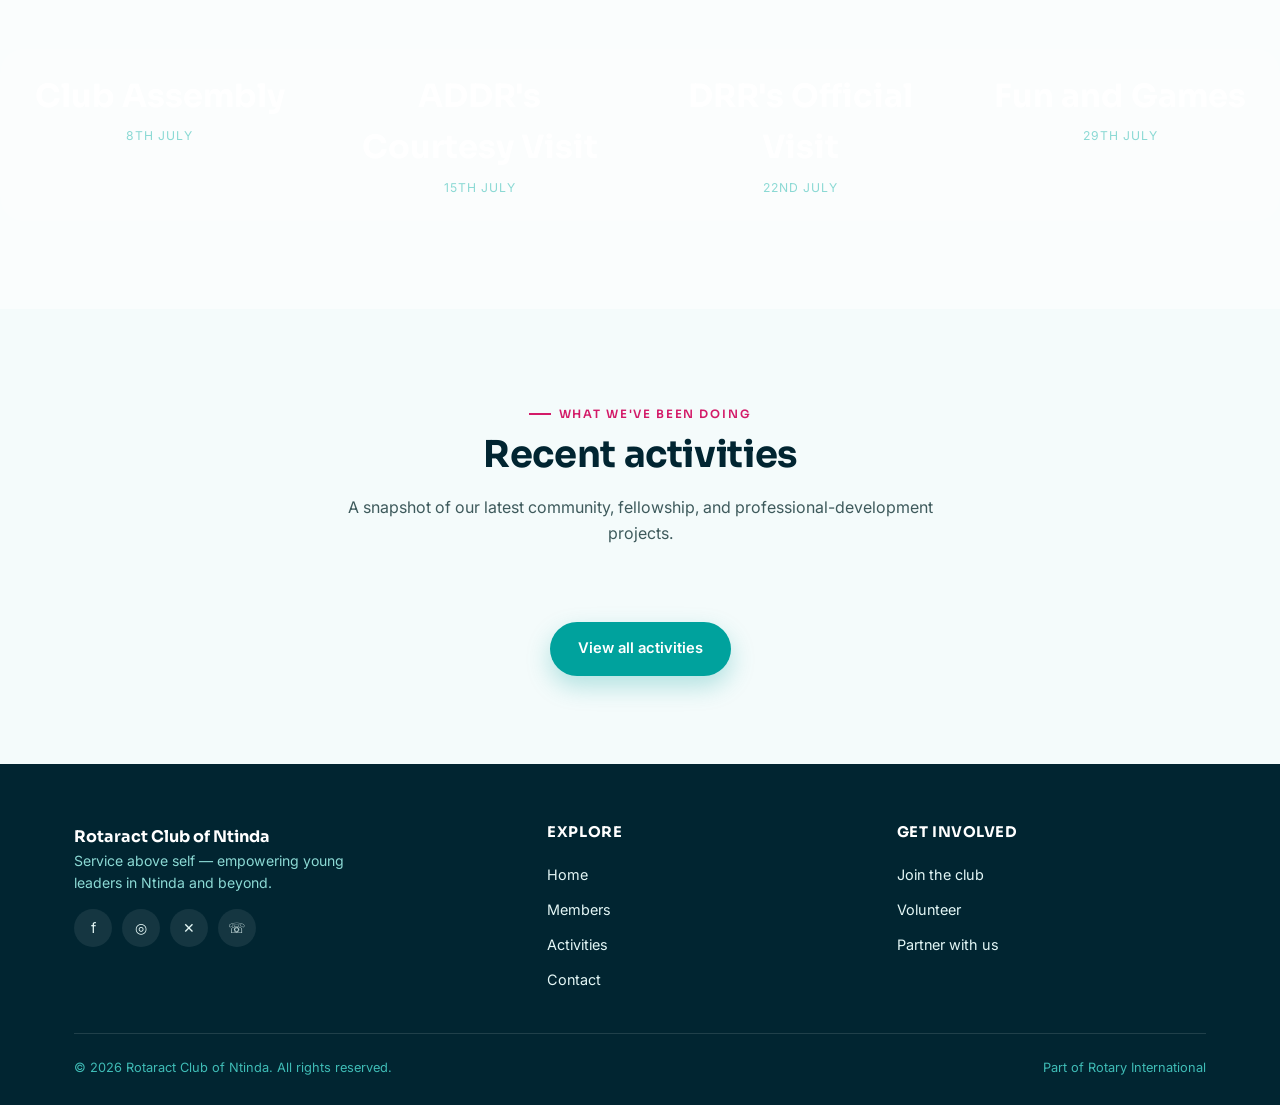
==== commit 2058edaa: "new changes" ====
--- a/index.html
+++ b/index.html
@@ -14,7 +14,7 @@
 <!-- ============ HEADER ============ -->
 <header class="site-header">
   <div class="container">
-    <a href="index.html" class="brand">
+    <a href="home.html" class="brand">
       <svg class="brand-mark" viewBox="0 0 48 48" fill="none" xmlns="http://www.w3.org/2000/svg" aria-hidden="true">
         <g fill="#00A29D">
           <polygon points="37.9,22.3 41.9,21.8 41.9,26.2 37.9,25.7" />
@@ -42,7 +42,7 @@
     <button class="nav-toggle" aria-label="Toggle navigation" aria-expanded="false"><span></span></button>
     <nav class="main-nav">
       <ul>
-        <li><a href="index.html">Home</a></li>
+        <li><a href="home.html">Home</a></li>
         <li><a href="members.html">Members</a></li>
         <li><a href="activities.html">Activities</a></li>
         <li><a href="contact.html">Contact</a></li>
@@ -68,17 +68,17 @@
         <svg class="years-wheel" viewBox="0 0 220 220" role="img" aria-label="Years active">
           <circle class="ring-bg" cx="110" cy="110" r="92"></circle>
           <circle id="wheelProgress" class="ring-fg" cx="110" cy="110" r="92" stroke-dasharray="578" stroke-dashoffset="578"></circle>
-          <text x="110" y="104" text-anchor="middle" class="wheel-num" id="wheelYears">—</text>
+          <text x="96" y="80" text-anchor="middle" class="wheel-num" id="wheelYears" style="font-size: 14px;">26Years +</text>
           <text x="110" y="132" text-anchor="middle" class="wheel-label">YEARS OF SERVICE</text>
         </svg>
       </div>
     </div>
 
     <div class="stat-strip">
-      <div class="stat-cell"><strong id="statFounded">—</strong><span>Chartered</span></div>
-      <div class="stat-cell"><strong id="statMembers">—</strong><span>Active members</span></div>
-      <div class="stat-cell"><strong id="statActivities">—</strong><span>Projects logged</span></div>
-      <div class="stat-cell"><strong id="statMeeting">—</strong><span>Sitting day</span></div>
+      <div class="stat-cell"><strong id="statFounded">1st July 1998</strong><span>Chartered</span></div>
+      <div class="stat-cell"><strong id="statMembers">20</strong><span>Active members</span></div>
+      <div class="stat-cell"><strong id="statActivities">34 +</strong><span>Impactful Projects Completed</span></div>
+      <div class="stat-cell"><strong id="statMeeting">Wednesday</strong><span>Sitting day</span></div>
     </div>
   </div>
 </section>
@@ -89,7 +89,7 @@
     <div>
       <span class="eyebrow">Who we are</span>
       <h2>Our mission</h2>
-      <p id="missionText">Loading…</p>
+      <p id="missionText">Loading….........................soon</p>
       <p>Every Rotary year, a new set of officers carries the club forward. Browse the <a href="members.html" style="color:var(--teal-700);font-weight:600;text-decoration:underline;">Members</a> page to see who's leading each year, or check <a href="activities.html" style="color:var(--teal-700);font-weight:600;text-decoration:underline;">Activities</a> for what we've been up to.</p>
     </div>
 
@@ -110,11 +110,16 @@
   <div class="container">
     <div class="section-head">
       <span class="eyebrow">On the calendar</span>
-      <h2 id="thisMonthHeading">This month at Ntinda</h2>
-      <p>Straight off our monthly flyer format — every date the club has something on.</p>
+      <h2 id="thisMonthHeading">This month at Rotaract Ntinda</h2>
+      <p>Our Club Follows the Rotary International Calender, And month Below are our Activities</p>
     </div>
-    <div class="schedule-list" id="scheduleList"></div>
   </div>
+      <div class="stat-strip">
+      <div class="stat-cell"><strong id="statFounde">Club Assembly</strong><span>8th July</span></div>
+      <div class="stat-cell"><strong id="statMember">ADDR's Courtesy Visit</strong><span>15th July</span></div>
+      <div class="stat-cell"><strong id="statActivitie">DRR's Official Visit</strong><span>22nd July</span></div>
+      <div class="stat-cell"><strong id="statMeetin">Fun and Games</strong><span>29TH July</span></div>
+    </div>
 </section>
 
 <!-- ============ ACTIVITY PREVIEW ============ -->
@@ -132,50 +137,12 @@
   </div>
 </section>
 
-<!-- ============ EDIT INFO MODAL ============ -->
-<div class="modal-overlay" id="editInfoModal">
-  <div class="modal">
-    <div class="modal-head">
-      <h3 class="mt-0">Edit club information</h3>
-      <button class="modal-close" data-close-modal aria-label="Close">✕</button>
-    </div>
-    <form id="infoForm">
-      <div class="field-group">
-        <label for="fFounded">Date founded / chartered</label>
-        <input class="field" type="date" id="fFounded" required>
-      </div>
-      <div class="field-group">
-        <label for="fDays">Sitting days (e.g. "Every 2nd &amp; 4th Saturday")</label>
-        <input class="field" type="text" id="fDays" required>
-      </div>
-      <div class="field-row">
-        <div class="field-group">
-          <label for="fTime">Meeting time</label>
-          <input class="field" type="text" id="fTime" placeholder="3:00 PM">
-        </div>
-        <div class="field-group">
-          <label for="fVenue">Venue</label>
-          <input class="field" type="text" id="fVenue" placeholder="Ntinda, Kampala">
-        </div>
-      </div>
-      <div class="field-group">
-        <label for="fMission">Mission statement</label>
-        <textarea class="field" id="fMission" rows="4"></textarea>
-      </div>
-      <div class="modal-actions">
-        <button type="submit" class="btn btn-primary">Save changes</button>
-        <button type="button" class="btn btn-ghost" data-close-modal>Cancel</button>
-      </div>
-    </form>
-  </div>
-</div>
-
 <!-- ============ FOOTER ============ -->
 <footer class="site-footer">
   <div class="container">
     <div class="footer-grid">
       <div class="footer-brand">
-        <strong style="color:var(--white);font-family:var(--font-display);font-size:1.05rem;">Rotaract Club of Ntinda</strong>
+        <strong style="color:var(--white);font-family:var(--font-display);font: size 1.6rem;">Rotaract Club of Ntinda</strong>
         <p>Service above self — empowering young leaders in Ntinda and beyond.</p>
         <div class="social-row">
           <a href="#" aria-label="Facebook" title="Facebook">f</a>
@@ -186,7 +153,7 @@
       </div>
       <div>
         <h4>Explore</h4>
-        <a href="index.html">Home</a>
+        <a href="home.html">Home</a>
         <a href="members.html">Members</a>
         <a href="activities.html">Activities</a>
         <a href="contact.html">Contact</a>
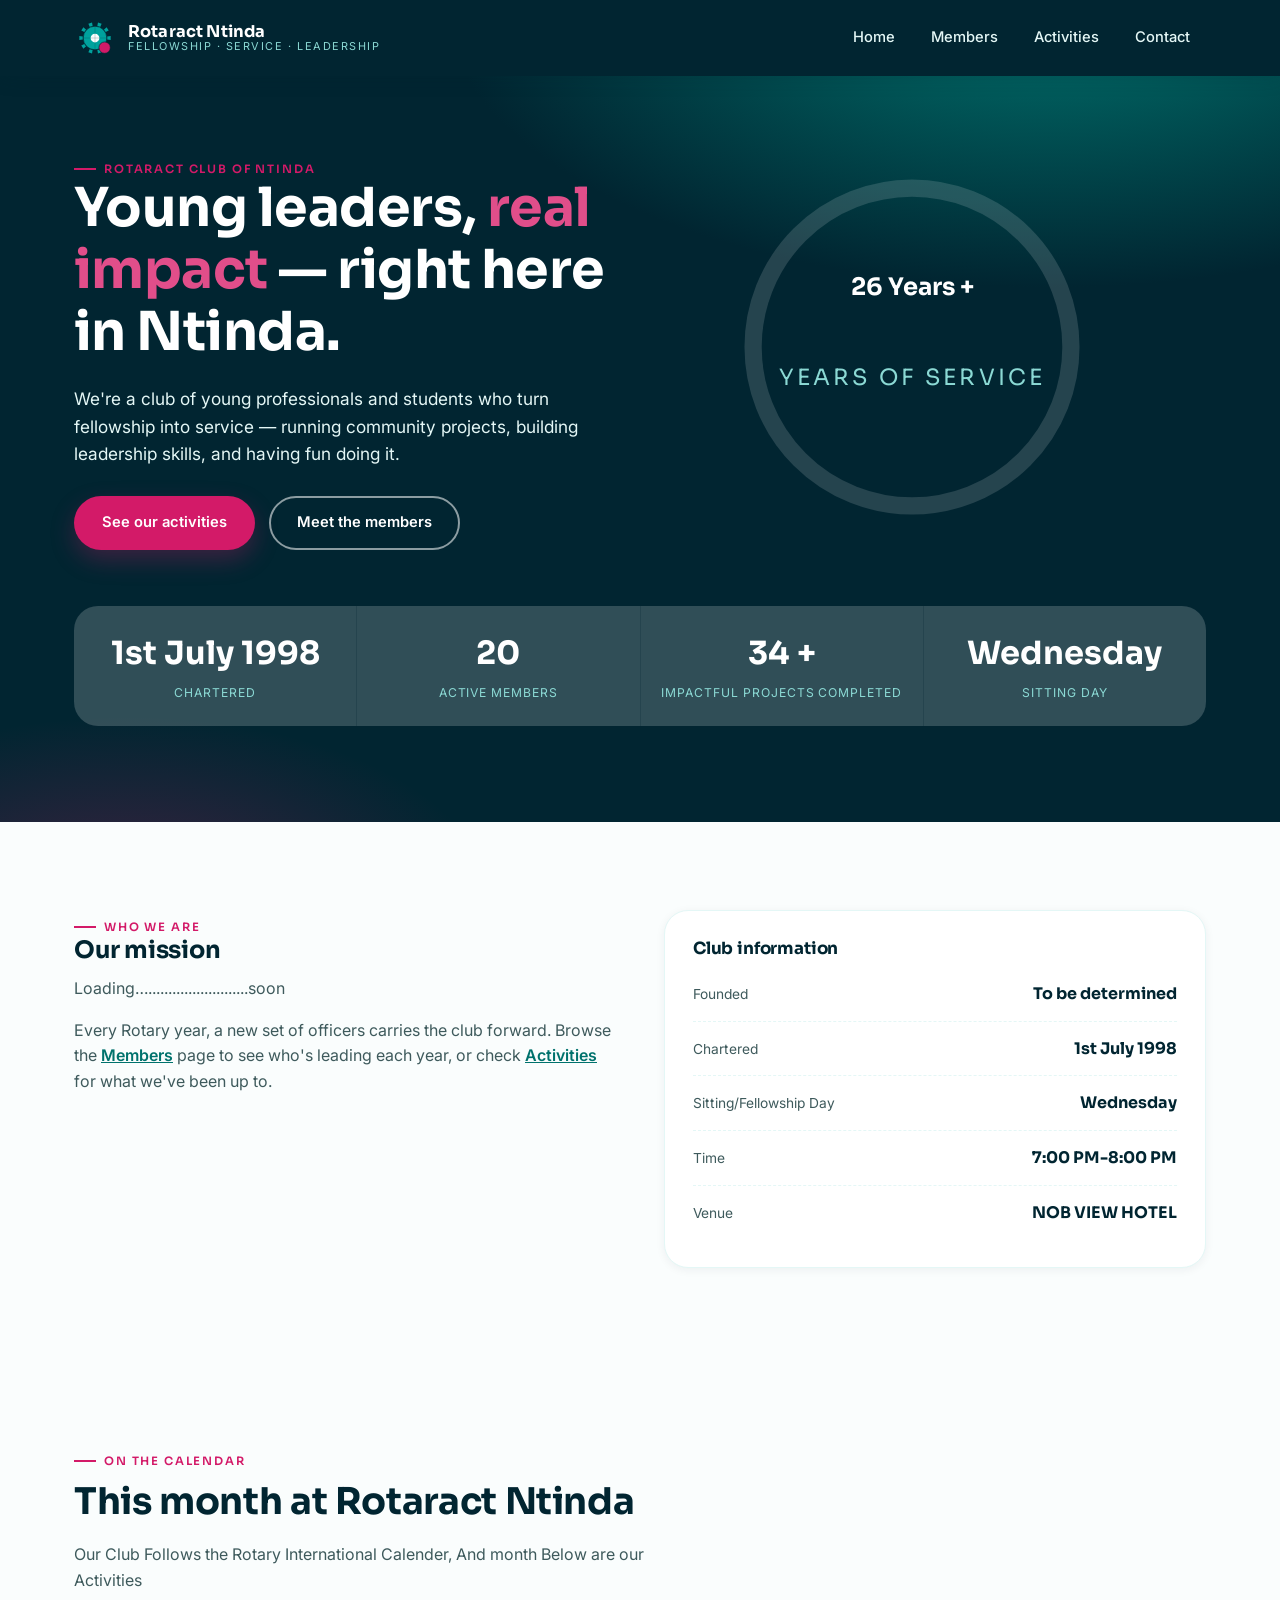
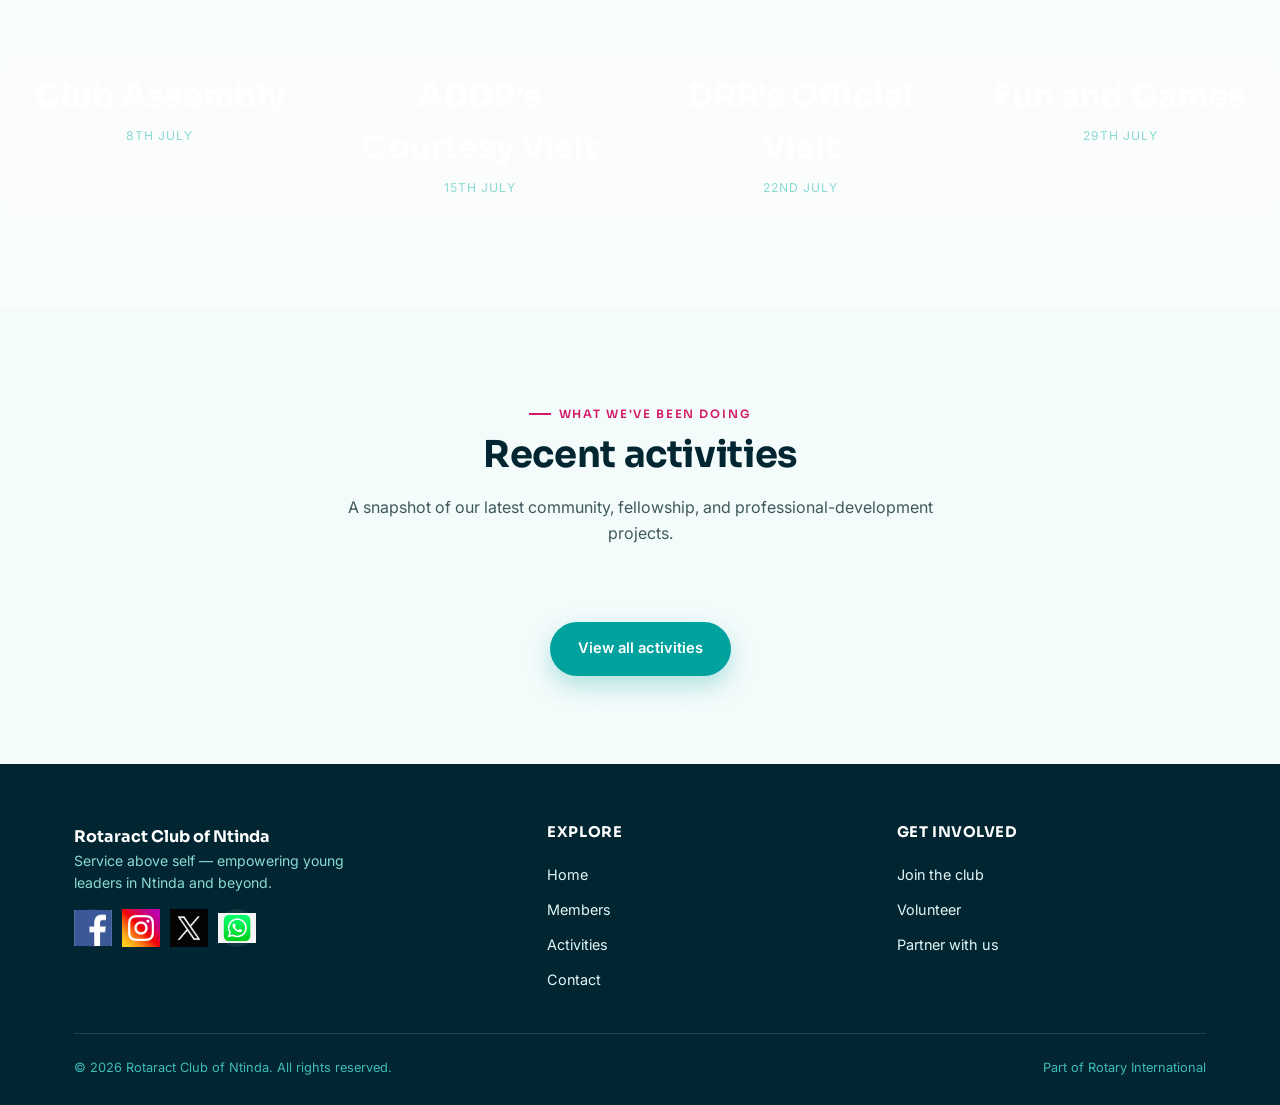
==== commit c5729196: "Changes on the Logos for the footers" ====
--- a/index.html
+++ b/index.html
@@ -49,6 +49,7 @@
       </ul>
     </nav>
   </div>
+  <link rel="stylesheet" href="https://cdnjs.cloudflare.com/ajax/libs/font-awesome/6.7.2/css/all.min.css">
 </header>
 
 <!-- ============ HERO ============ -->
@@ -68,7 +69,7 @@
         <svg class="years-wheel" viewBox="0 0 220 220" role="img" aria-label="Years active">
           <circle class="ring-bg" cx="110" cy="110" r="92"></circle>
           <circle id="wheelProgress" class="ring-fg" cx="110" cy="110" r="92" stroke-dasharray="578" stroke-dashoffset="578"></circle>
-          <text x="96" y="80" text-anchor="middle" class="wheel-num" id="wheelYears" style="font-size: 14px;">26Years +</text>
+          <text x="110" y="80" text-anchor="middle" class="wheel-num" id="wheelYears" style="font-size: 14px;">26 Years +</text>
           <text x="110" y="132" text-anchor="middle" class="wheel-label">YEARS OF SERVICE</text>
         </svg>
       </div>
@@ -115,10 +116,10 @@
     </div>
   </div>
       <div class="stat-strip">
-      <div class="stat-cell"><strong id="statFounde">Club Assembly</strong><span>8th July</span></div>
-      <div class="stat-cell"><strong id="statMember">ADDR's Courtesy Visit</strong><span>15th July</span></div>
-      <div class="stat-cell"><strong id="statActivitie">DRR's Official Visit</strong><span>22nd July</span></div>
-      <div class="stat-cell"><strong id="statMeetin">Fun and Games</strong><span>29TH July</span></div>
+      <div class="stat-cell"><strong id="statFounded">Club Assembly</strong><span>8th July</span></div>
+      <div class="stat-cell"><strong id="statMembers">ADDR's Courtesy Visit</strong><span>15th July</span></div>
+      <div class="stat-cell"><strong id="statActivities">DRR's Official Visit</strong><span>22nd July</span></div>
+      <div class="stat-cell"><strong id="statMeetings">Fun and Games</strong><span>29TH July</span></div>
     </div>
 </section>
 
@@ -145,10 +146,18 @@
         <strong style="color:var(--white);font-family:var(--font-display);font: size 1.6rem;">Rotaract Club of Ntinda</strong>
         <p>Service above self — empowering young leaders in Ntinda and beyond.</p>
         <div class="social-row">
-          <a href="#" aria-label="Facebook" title="Facebook">f</a>
-          <a href="#" aria-label="Instagram" title="Instagram">◎</a>
-          <a href="#" aria-label="X / Twitter" title="X / Twitter">✕</a>
-          <a href="#" aria-label="WhatsApp" title="WhatsApp">☏</a>
+          <a href="https://www.facebook.com/RCNtinda" target="_blank">
+            <img src="assets/images/facebook.png" alt="Facebook">
+          </a>
+          <a href="https://www.instagram.com/rctntinda?igsh=dnJyd2R0dzFzbjJv" target="_blank">
+            <img src="assets/images/instagram.jpg" alt="Instagram">
+          </a>
+          <a href="https://x.com/rctntinda" target="_blank">
+            <img src="assets/images/x.png" alt="X">
+          </a>
+          <a href="https://wa.me/256784575724" target="_blank">
+            <img src="assets/images/whatsapp.jpg" alt="WhatsApp">
+          </a>
         </div>
       </div>
       <div>
--- a/assets/css/style.css
+++ b/assets/css/style.css
@@ -528,14 +528,40 @@
 }
 .footer-grid a:hover{color:var(--pink-400);}
 .footer-brand p{color:var(--teal-300);font-size:.88rem;max-width:34ch;}
-.social-row{display:flex;gap:10px;margin-top:14px;}
+/* =========================
+   Social Media Icons
+========================= */
+
+.social-row{
+    display:flex;
+    gap:10px;
+    margin-top:14px;
+}
+
 .social-row a{
-  width:38px;height:38px;border-radius:50%;
-  background:rgba(255,255,255,0.08);
-  display:flex;align-items:center;justify-content:center;
-  padding:0;
-}
-.social-row a:hover{background:var(--pink);}
+    width:38px;
+    height:38px;
+    border-radius:50%;
+    background:rgba(255,255,255,0.08);
+    display:flex;
+    align-items:center;
+    justify-content:center;
+    text-decoration:none;
+    color:#ffffff;
+    font-size:18px;
+    transition:all 0.3s ease;
+}
+
+.social-row a:hover{
+    background:var(--pink);
+    color:#ffffff;
+    transform:translateY(-3px);
+    box-shadow:0 6px 15px rgba(0,0,0,0.25);
+}
+
+.social-row a i{
+    line-height:1;
+}
 .footer-bottom{
   padding-top:24px;
   display:flex;justify-content:space-between;flex-wrap:wrap;gap:10px;
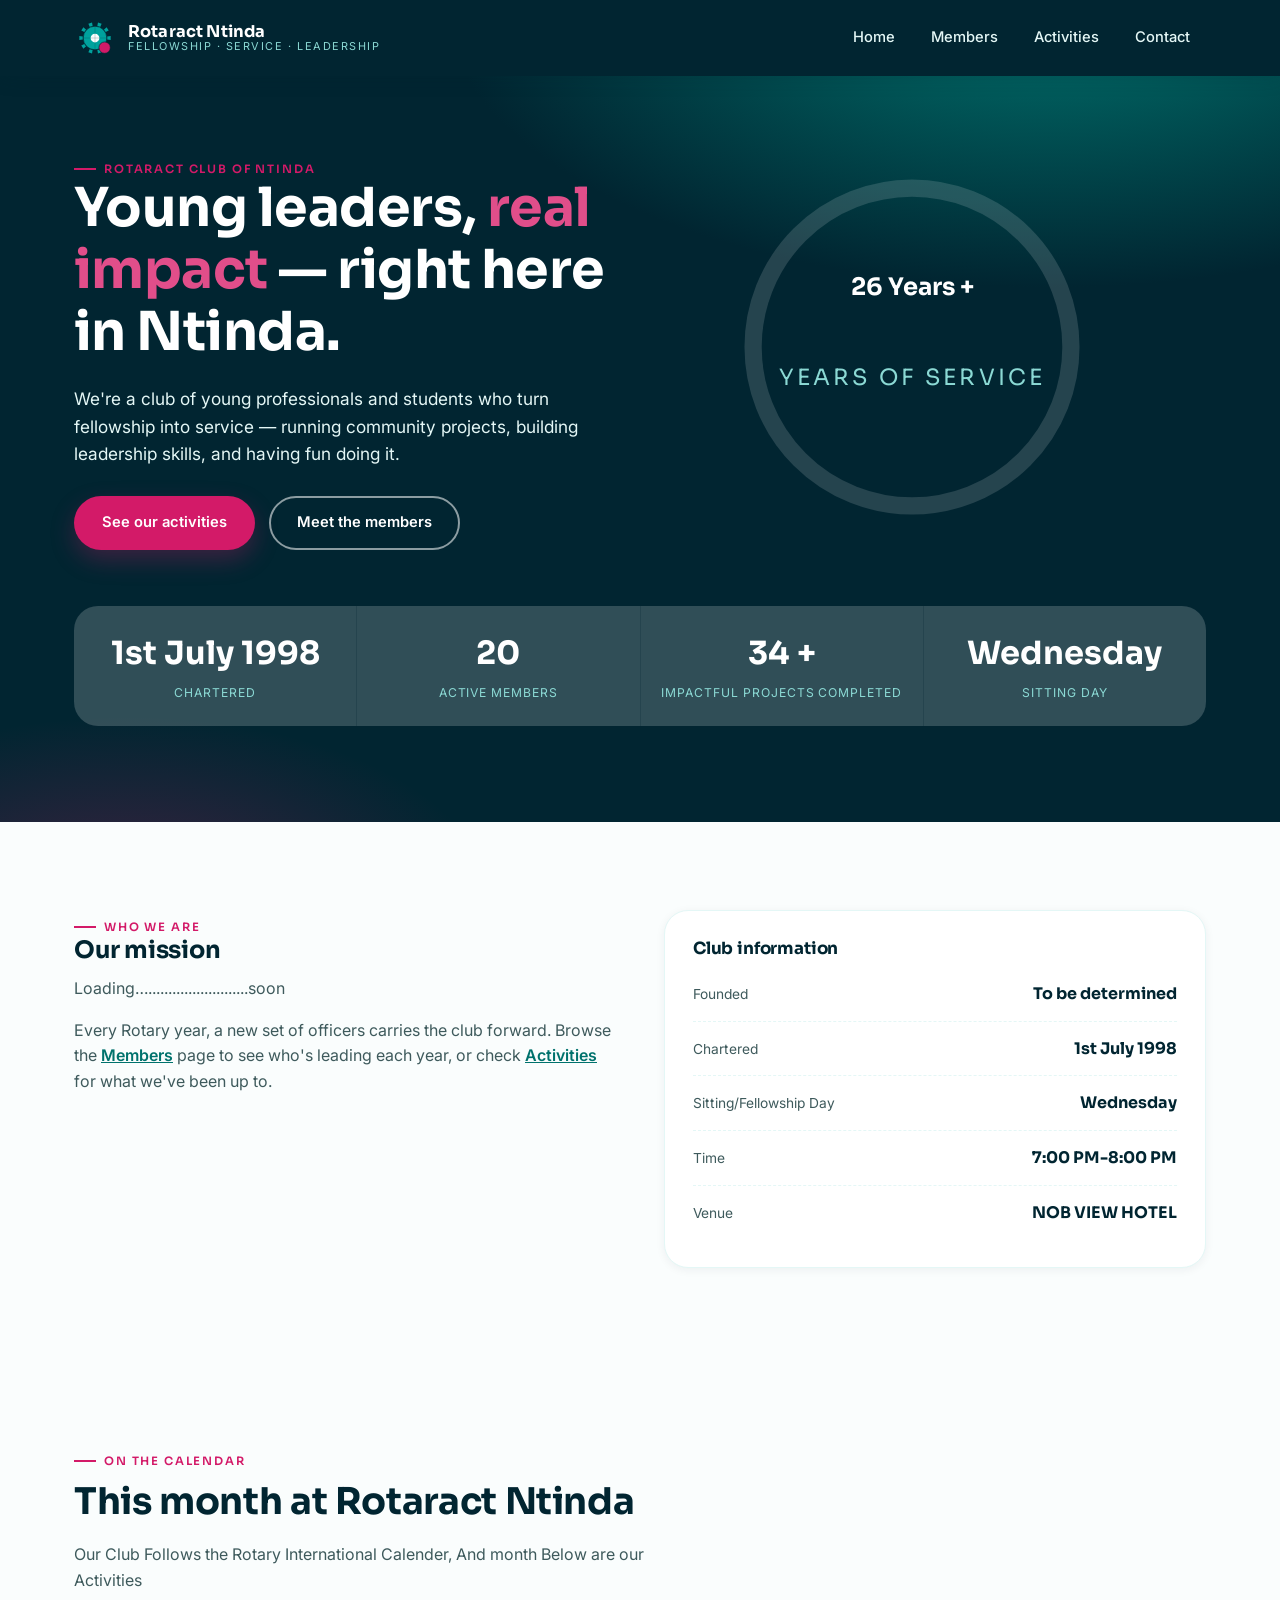
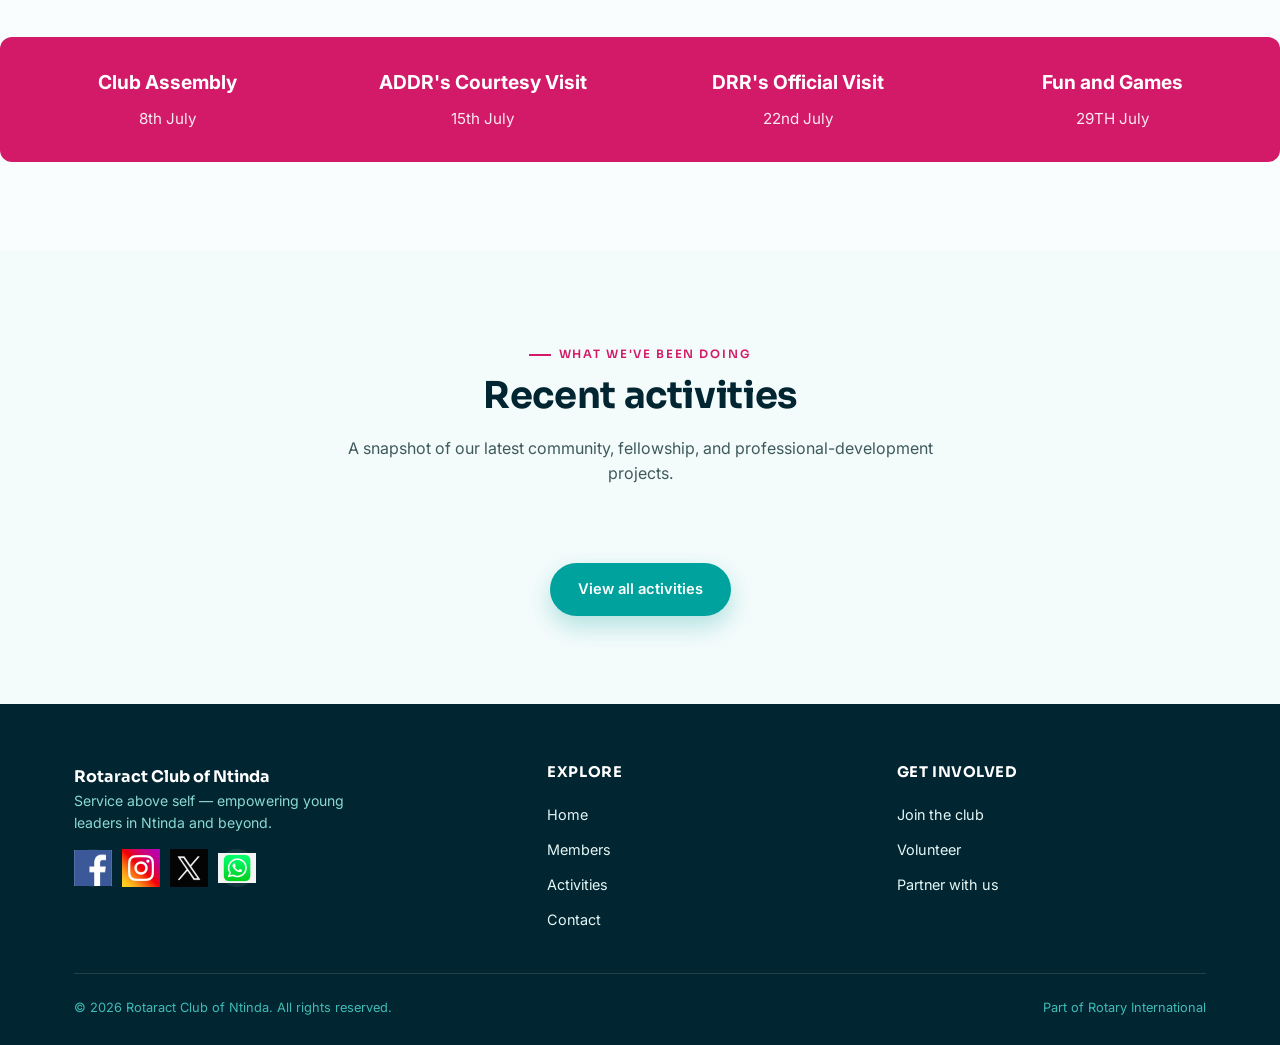
==== commit 690e4690: "changes of the color of the homepage" ====
--- a/index.html
+++ b/index.html
@@ -4,7 +4,16 @@
 <meta charset="UTF-8">
 <meta name="viewport" content="width=device-width, initial-scale=1.0">
 <title>Rotaract Club of Ntinda — Home</title>
-<meta name="description" content="Official website of the Rotaract Club of Ntinda — fellowship, service, and leadership.">
+<meta name="description" content="Official website of Rotaract Club of Ntinda — fellowship, service, and leadership.">
+<link rel="icon" type="image/png" sizes="32x32" href="assets/images/favi.png">
+<meta property="og:title" content="Rotaract Club of Ntinda">
+<meta property="og:description" content="Official website of Rotaract Club of Ntinda — fellowship, service, and leadership.">
+<meta property="og:image" content="assets/images/favi.png">
+<meta property="og:type" content="website">
+<meta name="twitter:card" content="summary_large_image">
+<meta name="twitter:title" content="Rotaract Club of Ntinda">
+<meta name="twitter:description" content="Official website of Rotaract Club of Ntinda — fellowship, service, and leadership.">
+<meta name="twitter:image" content="assets/images/favi.png">
 <link rel="preconnect" href="https://fonts.googleapis.com">
 <link href="https://fonts.googleapis.com/css2?family=Sora:wght@500;600;700;800&family=Inter:wght@400;500;600;700&display=swap" rel="stylesheet">
 <link rel="stylesheet" href="assets/css/style.css">
@@ -115,11 +124,11 @@
       <p>Our Club Follows the Rotary International Calender, And month Below are our Activities</p>
     </div>
   </div>
-      <div class="stat-strip">
-      <div class="stat-cell"><strong id="statFounded">Club Assembly</strong><span>8th July</span></div>
-      <div class="stat-cell"><strong id="statMembers">ADDR's Courtesy Visit</strong><span>15th July</span></div>
-      <div class="stat-cell"><strong id="statActivities">DRR's Official Visit</strong><span>22nd July</span></div>
-      <div class="stat-cell"><strong id="statMeetings">Fun and Games</strong><span>29TH July</span></div>
+      <div class="stat-strips">
+      <div class="stat-cells"><strong id="statFounded">Club Assembly</strong><span>8th July</span></div>
+      <div class="stat-cells"><strong id="statMembers">ADDR's Courtesy Visit</strong><span>15th July</span></div>
+      <div class="stat-cells"><strong id="statActivities">DRR's Official Visit</strong><span>22nd July</span></div>
+      <div class="stat-cells"><strong id="statMeetings">Fun and Games</strong><span>29TH July</span></div>
     </div>
 </section>
 
@@ -162,7 +171,7 @@
       </div>
       <div>
         <h4>Explore</h4>
-        <a href="home.html">Home</a>
+        <a href="index.html">Home</a>
         <a href="members.html">Members</a>
         <a href="activities.html">Activities</a>
         <a href="contact.html">Contact</a>
--- a/assets/css/style.css
+++ b/assets/css/style.css
@@ -648,3 +648,34 @@
 /* Utility */
 .mt-0{margin-top:0;}
 .text-center{text-align:center;}
+
+.stat-strips{
+    display: flex;
+    flex-wrap: wrap;
+    justify-content: space-between;
+    gap: 20px;
+    background: var(--pink);
+    padding: 30px 20px;
+    border-radius: 12px;
+    margin-top: 30px;
+}
+
+.stat-cells{
+    flex: 1;
+    min-width: 180px;
+    text-align: center;
+    color: #fff;
+}
+
+.stat-cells strong{
+    display: block;
+    font-size: 1.2rem;
+    font-weight: 700;
+    margin-bottom: 8px;
+    color: #fff;
+}
+
+.stat-cells span{
+    font-size: 0.95rem;
+    color: rgba(255,255,255,0.9);
+}
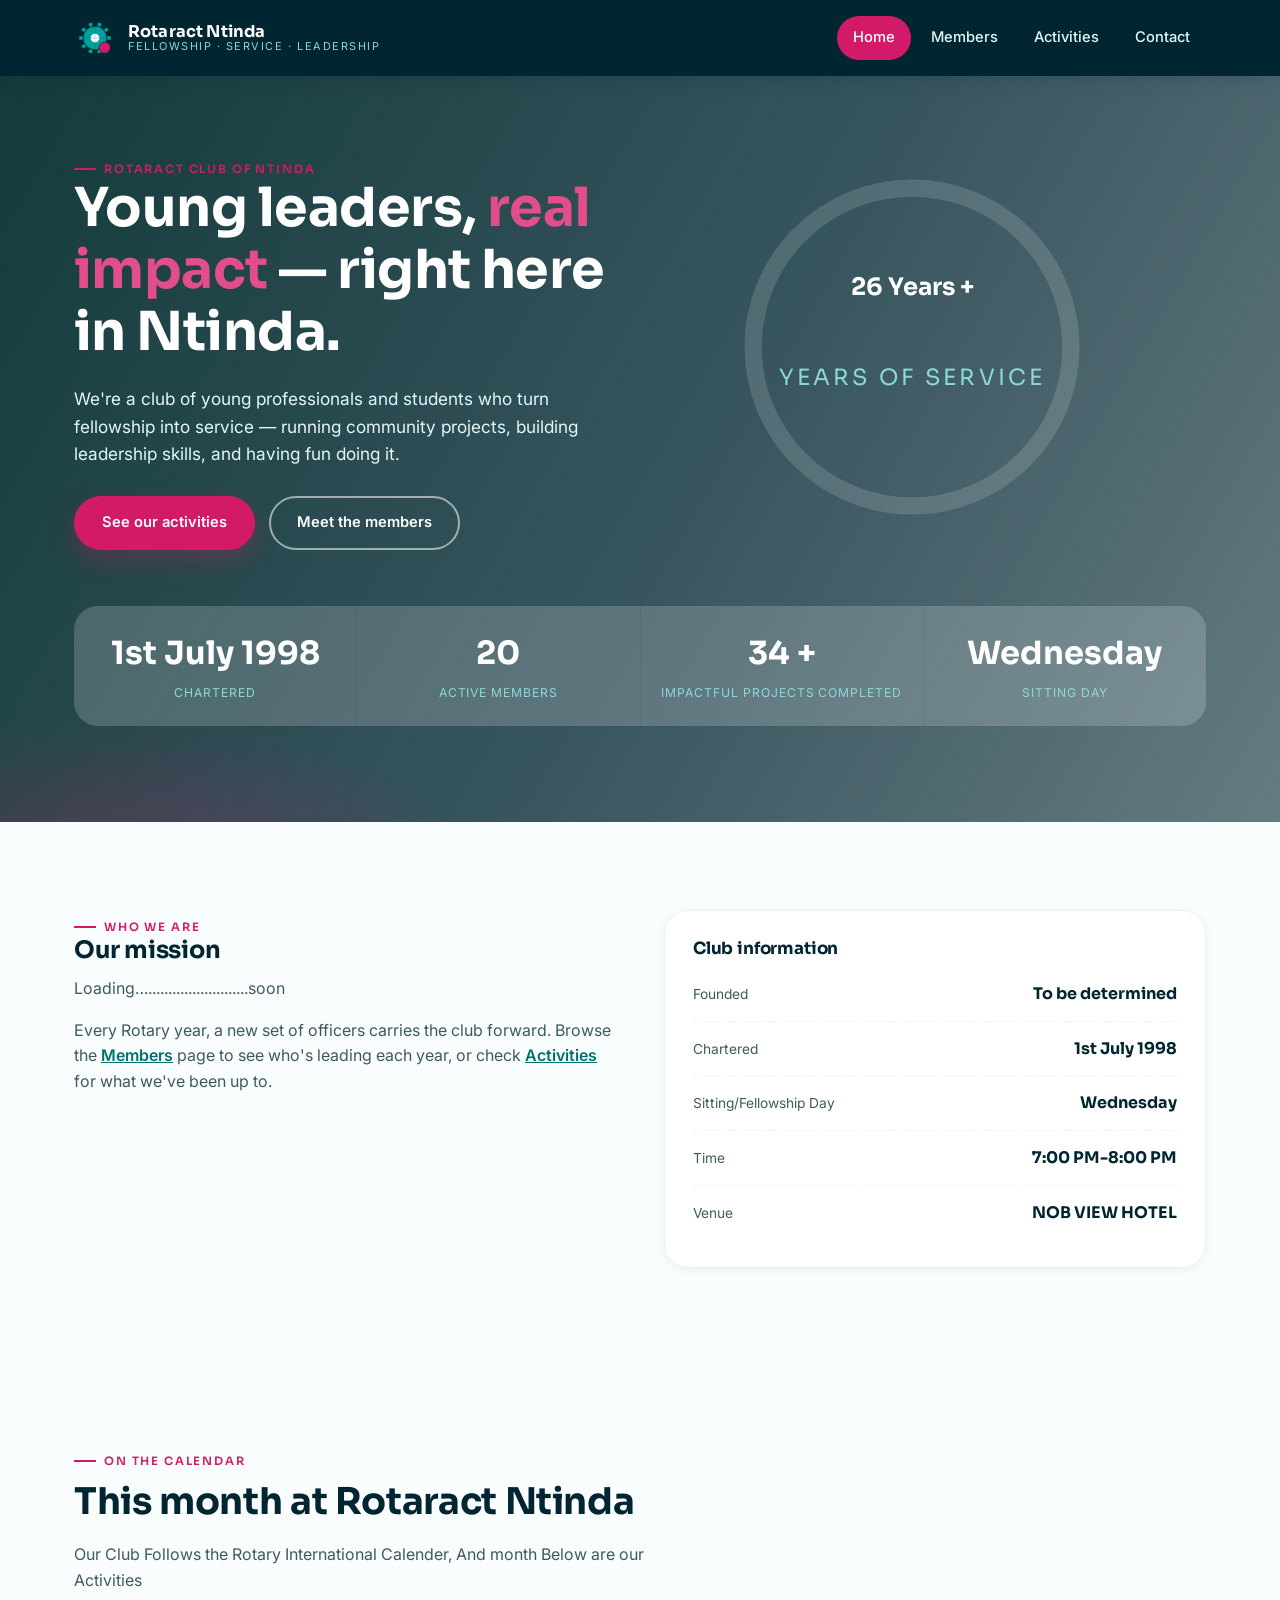
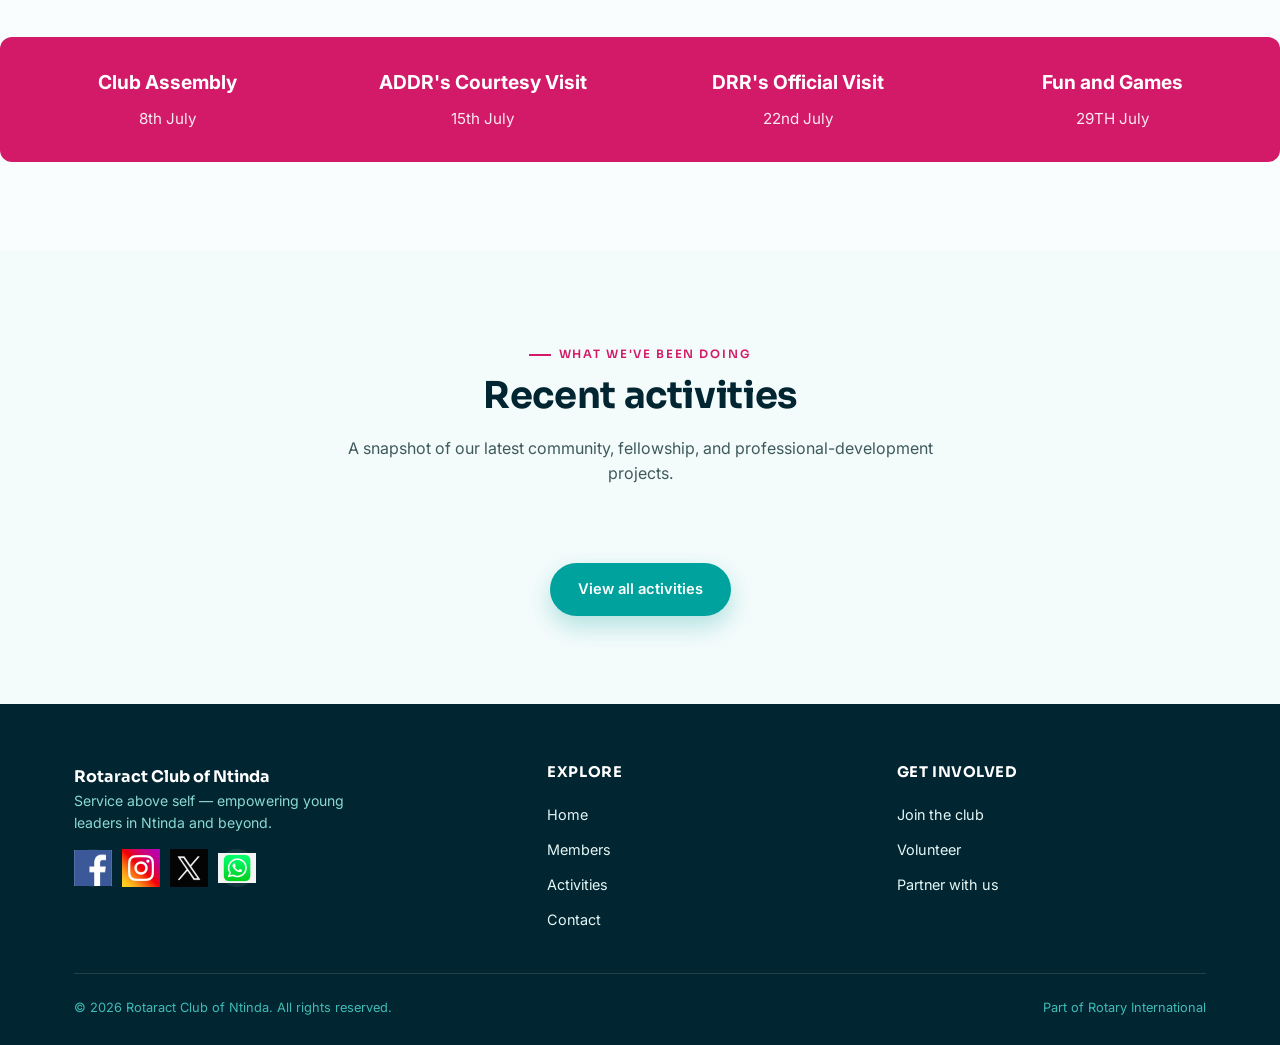
==== commit 599631bd: "The Background image has been added" ====
--- a/index.html
+++ b/index.html
@@ -23,7 +23,7 @@
 <!-- ============ HEADER ============ -->
 <header class="site-header">
   <div class="container">
-    <a href="home.html" class="brand">
+    <a href="index.html" class="brand">
       <svg class="brand-mark" viewBox="0 0 48 48" fill="none" xmlns="http://www.w3.org/2000/svg" aria-hidden="true">
         <g fill="#00A29D">
           <polygon points="37.9,22.3 41.9,21.8 41.9,26.2 37.9,25.7" />
@@ -51,7 +51,7 @@
     <button class="nav-toggle" aria-label="Toggle navigation" aria-expanded="false"><span></span></button>
     <nav class="main-nav">
       <ul>
-        <li><a href="home.html">Home</a></li>
+        <li><a href="index.html">Home</a></li>
         <li><a href="members.html">Members</a></li>
         <li><a href="activities.html">Activities</a></li>
         <li><a href="contact.html">Contact</a></li>
--- a/assets/css/style.css
+++ b/assets/css/style.css
@@ -226,7 +226,9 @@
    ============================================================ */
 .hero{
   position:relative;
-  background:radial-gradient(1100px 520px at 82% -10%, var(--teal-700) 0%, var(--navy) 55%);
+  background:
+    linear-gradient(120deg, rgba(1,42,42,0.92) 0%, rgba(1,37,49,0.78) 55%, rgba(1,37,49,0.6) 100%),
+    url("../images/background.JPG") center/cover no-repeat;
   color:var(--white);
   overflow:hidden;
   padding:76px 0 96px;
